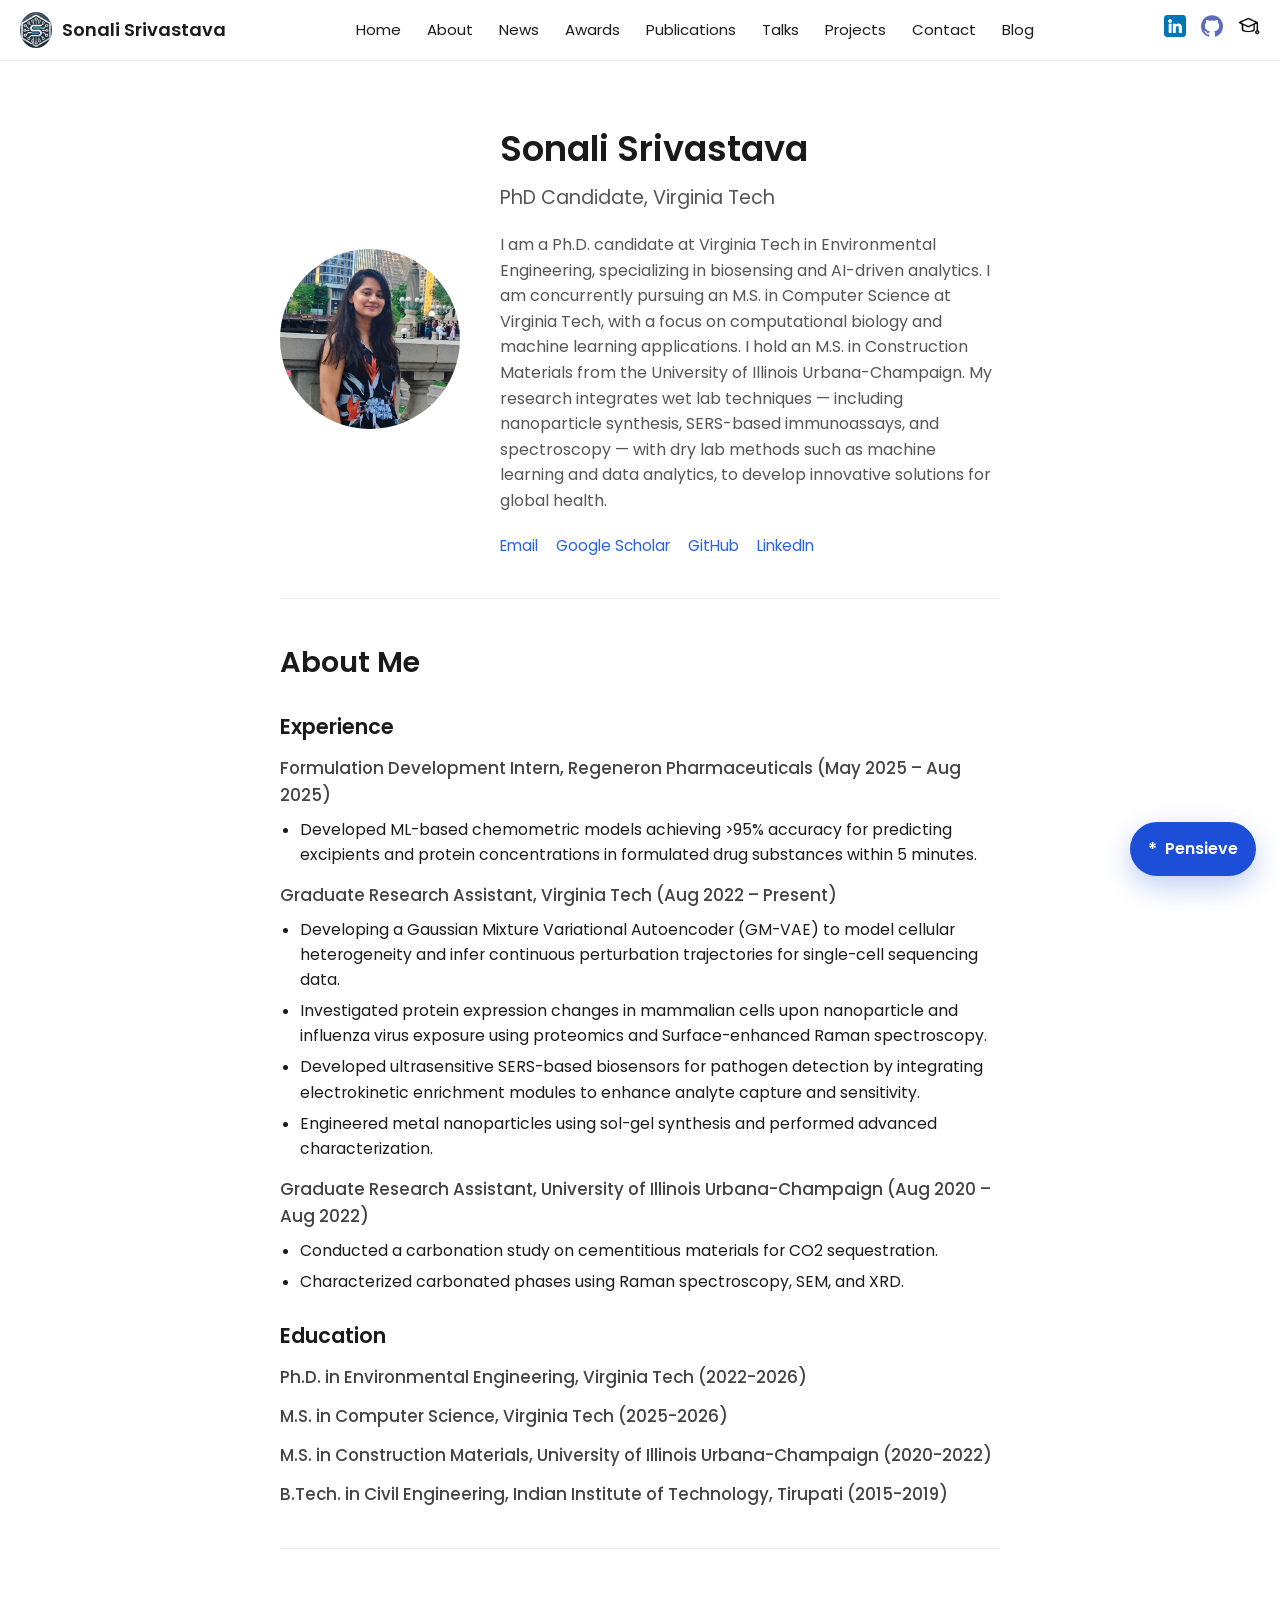
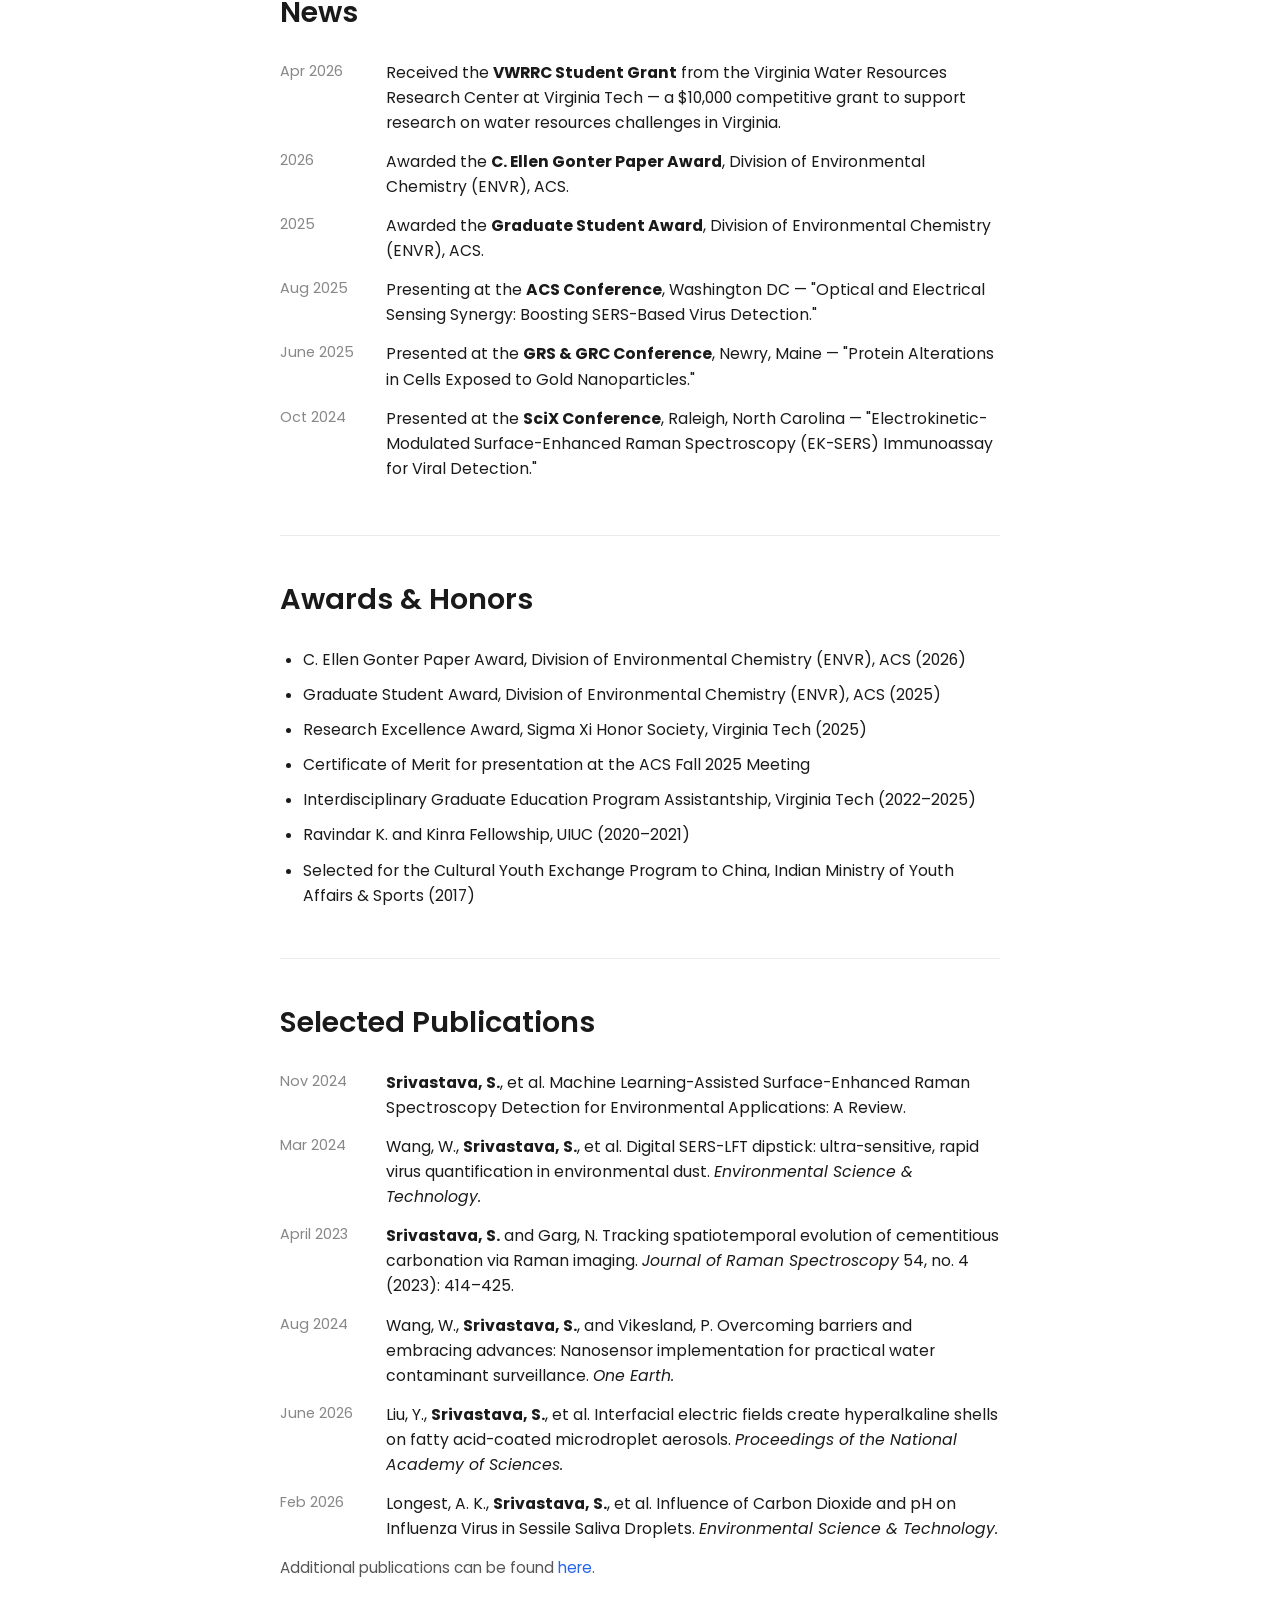
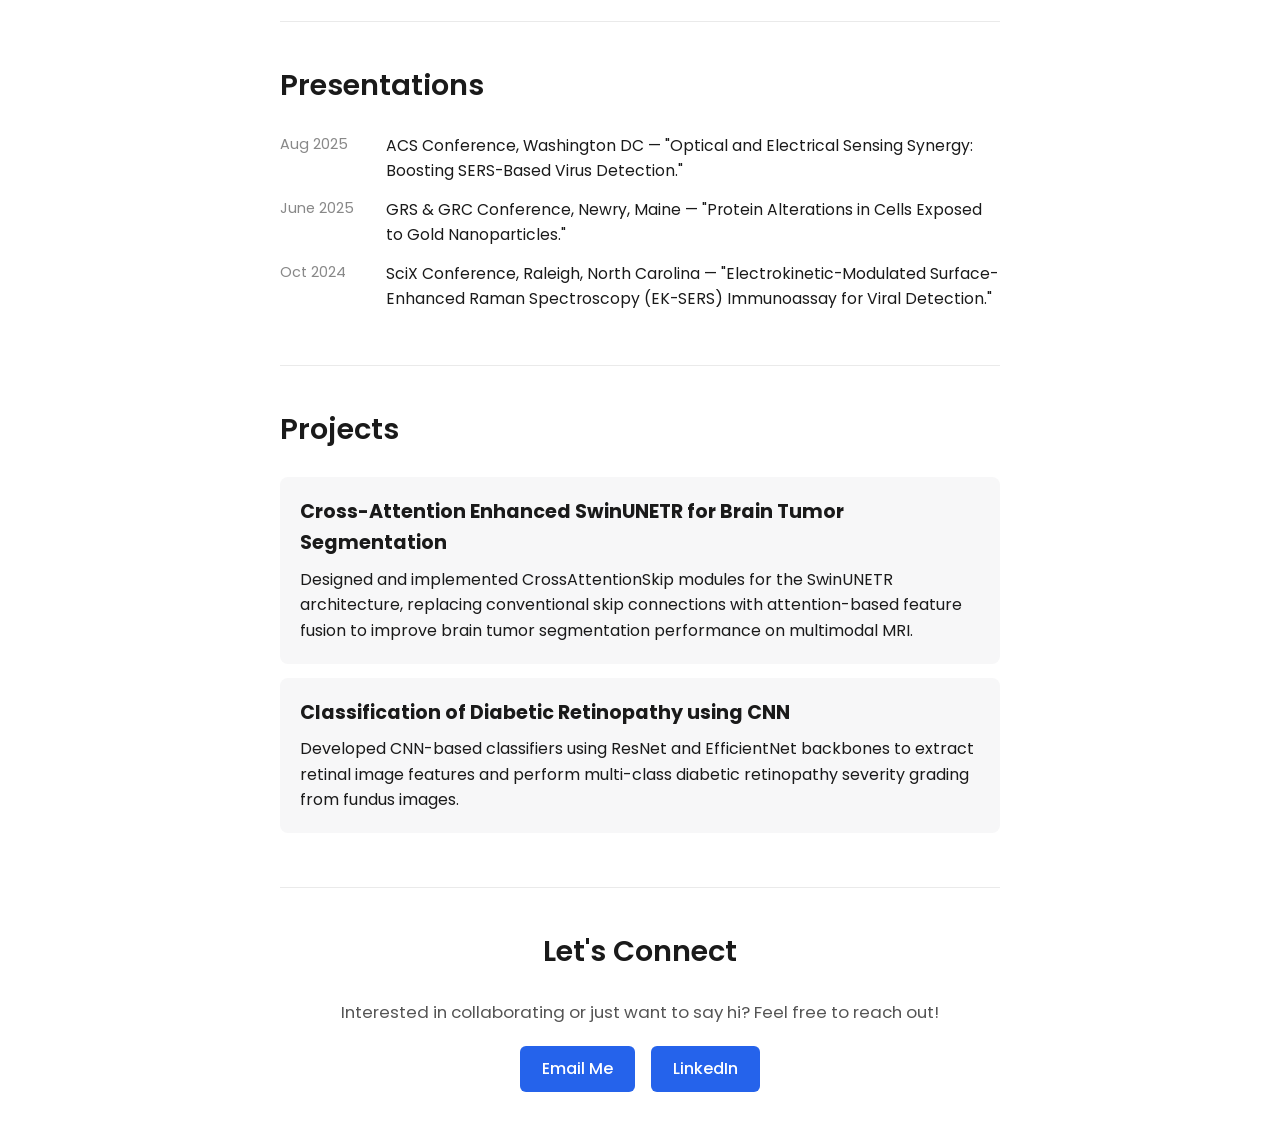
==== index.html @ e85b2de3 "Expand Pensieve answers and publications" ====
<!DOCTYPE html>
<html lang="en">
<head>
    <meta charset="UTF-8" />
    <meta name="viewport" content="width=device-width, initial-scale=1.0" />
    <meta name="description" content="Portfolio website for Sonali Srivastava, a Creative Machine Learning Scientist with extensive experience across multidisciplinary fields." />
    <title>Sonali Srivastava</title>
    <link rel="stylesheet" href="style.css" />
    <link rel="preconnect" href="https://fonts.googleapis.com" />
    <link rel="preconnect" href="https://fonts.gstatic.com" crossorigin />
    <link href="https://fonts.googleapis.com/css2?family=Poppins:wght@300;400;500;600;700&display=swap" rel="stylesheet" />
</head>
<body>

<header>
    <nav class="navbar">
        <div class="left">
            <img src="logo.JPG" alt="Logo" class="logo" />
            Sonali Srivastava
        </div>
        <div class="center">
            <ul>
                <li><a href="#home">Home</a></li>
                <li><a href="#about">About</a></li>
                <li><a href="#news">News</a></li>
                <li><a href="#awards">Awards</a></li>
                <li><a href="#publications">Publications</a></li>
                <li><a href="#talks">Talks</a></li>
                <li><a href="#projects">Projects</a></li>
                <li><a href="#contact">Contact</a></li>
                <li><a href="https://seri1610.github.io/Website-Sonali/blog.html">Blog</a></li>
            </ul>
        </div>
        <div class="right">
            <a href="https://www.linkedin.com/in/sonalisrivastava1610/" target="_blank">
                <img src="linkedin.png" alt="LinkedIn" class="icon" />
            </a>
            <a href="https://github.com/Seri1610" target="_blank">
                <img src="github.png" alt="GitHub" class="icon" />
            </a>
            <a href="https://scholar.google.com/citations?user=JXGMY98AAAAJ&hl=en" target="_blank">
                <img src="scholar.png" alt="Google Scholar" class="icon" />
            </a>
        </div>
    </nav>
</header>

<main>
    <section id="home" class="firstSection">
        <div class="profile-photo">
            <img src="Sonali-image.jpg" alt="Sonali Srivastava" />
        </div>
        <div class="profile-info">
            <h1>Sonali Srivastava</h1>
            <p class="title-line">PhD Candidate, Virginia Tech</p>
            <p class="intro-text">I am a Ph.D. candidate at Virginia Tech in Environmental Engineering, specializing in biosensing and AI-driven analytics. I am concurrently pursuing an M.S. in Computer Science at Virginia Tech, with a focus on computational biology and machine learning applications. I hold an M.S. in Construction Materials from the University of Illinois Urbana-Champaign. My research integrates wet lab techniques — including nanoparticle synthesis, SERS-based immunoassays, and spectroscopy — with dry lab methods such as machine learning and data analytics, to develop innovative solutions for global health.</p>
            <div class="profile-links">
                <a href="mailto:sonalis3@vt.edu">Email</a>
                <a href="https://scholar.google.com/citations?user=JXGMY98AAAAJ&hl=en" target="_blank">Google Scholar</a>
                <a href="https://github.com/Seri1610" target="_blank">GitHub</a>
                <a href="https://www.linkedin.com/in/sonalisrivastava1610/" target="_blank">LinkedIn</a>
            </div>
        </div>
    </section>

    <section id="about" class="aboutSection">
        <h1>About Me</h1>

        <h2>Experience</h2>
        <h3>Formulation Development Intern, Regeneron Pharmaceuticals (May 2025 – Aug 2025)</h3>
        <ul>
            <li>Developed ML-based chemometric models achieving &gt;95% accuracy for predicting excipients and protein concentrations in formulated drug substances within 5 minutes.</li>
        </ul>
        <h3>Graduate Research Assistant, Virginia Tech (Aug 2022 – Present)</h3>
        <ul>
            <li>Developing a Gaussian Mixture Variational Autoencoder (GM-VAE) to model cellular heterogeneity and infer continuous perturbation trajectories for single-cell sequencing data.</li>
            <li>Investigated protein expression changes in mammalian cells upon nanoparticle and influenza virus exposure using proteomics and Surface-enhanced Raman spectroscopy.</li>
            <li>Developed ultrasensitive SERS-based biosensors for pathogen detection by integrating electrokinetic enrichment modules to enhance analyte capture and sensitivity.</li>
            <li>Engineered metal nanoparticles using sol-gel synthesis and performed advanced characterization.</li>
        </ul>
        <h3>Graduate Research Assistant, University of Illinois Urbana-Champaign (Aug 2020 – Aug 2022)</h3>
        <ul>
            <li>Conducted a carbonation study on cementitious materials for CO2 sequestration.</li>
            <li>Characterized carbonated phases using Raman spectroscopy, SEM, and XRD.</li>
        </ul>
        <h2>Education</h2>
        <h3>Ph.D. in Environmental Engineering, Virginia Tech (2022-2026)</h3>
        <h3>M.S. in Computer Science, Virginia Tech (2025-2026)</h3>
        <h3>M.S. in Construction Materials, University of Illinois Urbana-Champaign (2020-2022)</h3>
        <h3>B.Tech. in Civil Engineering, Indian Institute of Technology, Tirupati (2015-2019)</h3>
    </section>

    <section id="news" class="news-section">
        <h1>News</h1>
        <ul class="news-list">
            <li>
                <span class="news-date">Apr 2026</span>
                <span class="news-text">Received the <strong>VWRRC Student Grant</strong> from the Virginia Water Resources Research Center at Virginia Tech — a $10,000 competitive grant to support research on water resources challenges in Virginia.</span>
            </li>
            <li>
                <span class="news-date">2026</span>
                <span class="news-text">Awarded the <strong>C. Ellen Gonter Paper Award</strong>, Division of Environmental Chemistry (ENVR), ACS.</span>
            </li>
            <li>
                <span class="news-date">2025</span>
                <span class="news-text">Awarded the <strong>Graduate Student Award</strong>, Division of Environmental Chemistry (ENVR), ACS.</span>
            </li>
            <li>
                <span class="news-date">Aug 2025</span>
                <span class="news-text">Presenting at the <strong>ACS Conference</strong>, Washington DC — "Optical and Electrical Sensing Synergy: Boosting SERS-Based Virus Detection."</span>
            </li>
            <li>
                <span class="news-date">June 2025</span>
                <span class="news-text">Presented at the <strong>GRS & GRC Conference</strong>, Newry, Maine — "Protein Alterations in Cells Exposed to Gold Nanoparticles."</span>
            </li>
            <li>
                <span class="news-date">Oct 2024</span>
                <span class="news-text">Presented at the <strong>SciX Conference</strong>, Raleigh, North Carolina — "Electrokinetic-Modulated Surface-Enhanced Raman Spectroscopy (EK-SERS) Immunoassay for Viral Detection."</span>
            </li>
        </ul>
    </section>

    <section id="awards" class="awards-section">
        <h1>Awards & Honors</h1>
        <ul class="awards-list">
            <li>C. Ellen Gonter Paper Award, Division of Environmental Chemistry (ENVR), ACS (2026)</li>
            <li>Graduate Student Award, Division of Environmental Chemistry (ENVR), ACS (2025)</li>
            <li>Research Excellence Award, Sigma Xi Honor Society, Virginia Tech (2025)</li>
            <li>Certificate of Merit for presentation at the ACS Fall 2025 Meeting</li>
            <li>Interdisciplinary Graduate Education Program Assistantship, Virginia Tech (2022–2025)</li>
            <li>Ravindar K. and Kinra Fellowship, UIUC (2020–2021)</li>
            <li>Selected for the Cultural Youth Exchange Program to China, Indian Ministry of Youth Affairs & Sports (2017)</li>
        </ul>
    </section>

    <section id="publications" class="publications-section">
        <h1>Selected Publications</h1>
        <ul class="publications-list">
            <li>
                <span class="pub-date">Nov 2024</span>
                <span class="pub-text"><a href="https://pubs.acs.org/esthag/article/58/47/20830/153043" target="_blank" rel="noopener"><strong>Srivastava, S.</strong>, et al. Machine Learning-Assisted Surface-Enhanced Raman Spectroscopy Detection for Environmental Applications: A Review.</a></span>
            </li>
            <li>
                <span class="pub-date">Mar 2024</span>
                <span class="pub-text"><a href="https://pmc.ncbi.nlm.nih.gov/articles/PMC10956432/" target="_blank" rel="noopener">Wang, W., <strong>Srivastava, S.</strong>, et al. Digital SERS-LFT dipstick: ultra-sensitive, rapid virus quantification in environmental dust. <em>Environmental Science & Technology.</em></a></span>
            </li>
            <li>
                <span class="pub-date">April 2023</span>
                <span class="pub-text"><a href="https://analyticalsciencejournals.onlinelibrary.wiley.com/doi/abs/10.1002/jrs.6483" target="_blank" rel="noopener"><strong>Srivastava, S.</strong> and Garg, N. Tracking spatiotemporal evolution of cementitious carbonation via Raman imaging. <em>Journal of Raman Spectroscopy</em> 54, no. 4 (2023): 414–425.</a></span>
            </li>
            <li>
                <span class="pub-date">Aug 2024</span>
                <span class="pub-text"><a href="https://www.cell.com/one-earth/abstract/S2590-3322(24)00331-2" target="_blank" rel="noopener">Wang, W., <strong>Srivastava, S.</strong>, and Vikesland, P. Overcoming barriers and embracing advances: Nanosensor implementation for practical water contaminant surveillance. <em>One Earth.</em></a></span>
            </li>
            <li>
                <span class="pub-date">June 2026</span>
                <span class="pub-text"><a href="https://www.pnas.org/doi/full/10.1073/pnas.2604717123" target="_blank" rel="noopener">Liu, Y., <strong>Srivastava, S.</strong>, et al. Interfacial electric fields create hyperalkaline shells on fatty acid-coated microdroplet aerosols. <em>Proceedings of the National Academy of Sciences.</em></a></span>
            </li>
            <li>
                <span class="pub-date">Feb 2026</span>
                <span class="pub-text"><a href="https://pmc.ncbi.nlm.nih.gov/articles/PMC12980841/" target="_blank" rel="noopener">Longest, A. K., <strong>Srivastava, S.</strong>, et al. Influence of Carbon Dioxide and pH on Influenza Virus in Sessile Saliva Droplets. <em>Environmental Science & Technology.</em></a></span>
            </li>
        </ul>
        <p class="more-pubs">Additional publications can be found <a href="https://scholar.google.co.in/citations?user=JXGMY98AAAAJ&hl=en" target="_blank">here</a>.</p>
    </section>

    <section id="talks" class="talks-section">
        <h1>Presentations</h1>
        <ul class="talks-list">
            <li>
                <span class="talk-date">Aug 2025</span>
                <span class="talk-text">ACS Conference, Washington DC — "Optical and Electrical Sensing Synergy: Boosting SERS-Based Virus Detection."</span>
            </li>
            <li>
                <span class="talk-date">June 2025</span>
                <span class="talk-text">GRS & GRC Conference, Newry, Maine — "Protein Alterations in Cells Exposed to Gold Nanoparticles."</span>
            </li>
            <li>
                <span class="talk-date">Oct 2024</span>
                <span class="talk-text">SciX Conference, Raleigh, North Carolina — "Electrokinetic-Modulated Surface-Enhanced Raman Spectroscopy (EK-SERS) Immunoassay for Viral Detection."</span>
            </li>
        </ul>
    </section>

    <section id="projects" class="section">
        <h1>Projects</h1>
        <div class="project">
            <h2>Cross-Attention Enhanced SwinUNETR for Brain Tumor Segmentation</h2>
            <p>Designed and implemented CrossAttentionSkip modules for the SwinUNETR architecture, replacing conventional skip connections with attention-based feature fusion to improve brain tumor segmentation performance on multimodal MRI.</p>
        </div>
        <div class="project">
            <h2>Classification of Diabetic Retinopathy using CNN</h2>
            <p>Developed CNN-based classifiers using ResNet and EfficientNet backbones to extract retinal image features and perform multi-class diabetic retinopathy severity grading from fundus images.</p>
        </div>
    </section>

    <section id="contact" class="connect-section">
        <h1>Let's Connect</h1>
        <p>Interested in collaborating or just want to say hi? Feel free to reach out!</p>
        <div class="connect-links">
            <a href="mailto:sonalis3@vt.edu" class="connect-button">Email Me</a>
            <a href="https://www.linkedin.com/in/sonalisrivastava1610/" class="connect-button" target="_blank">LinkedIn</a>
        </div>
    </section>


</main>

<aside class="chat-widget" aria-label="Pensieve assistant">
    <button class="chat-launcher" id="chat-launcher" type="button" aria-expanded="false" aria-controls="chat-panel">
        <span class="chat-launcher-mark" aria-hidden="true">*</span>
        <span>Pensieve</span>
    </button>

    <section class="chat-panel" id="chat-panel" hidden>
        <div class="chat-header">
            <div>
                <p class="chat-eyebrow">Portfolio assistant</p>
                <h2>Pensieve</h2>
            </div>
            <button class="chat-close" id="chat-close" type="button" aria-label="Close chat">&times;</button>
        </div>
        <div class="chat-messages" id="chat-messages" aria-live="polite">
            <div class="chat-message assistant-message">Hi! Ask me about Sonali's research, education, publications, or projects.</div>
        </div>
        <div class="chat-suggestions" aria-label="Suggested questions">
            <button type="button" data-question="What does Sonali research?">Research</button>
            <button type="button" data-question="What has Sonali published?">Publications</button>
            <button type="button" data-question="Tell me about Sonali's projects.">Projects</button>
        </div>
        <form class="chat-form" id="chat-form">
            <label class="sr-only" for="chat-input">Ask Pensieve a question</label>
            <input id="chat-input" name="question" type="text" placeholder="Ask a question..." autocomplete="off" required />
            <button type="submit" aria-label="Send question">Send</button>
        </form>
        <p class="chat-note">Answers are based on this portfolio.</p>
    </section>
</aside>

<script src="script.js"></script>

</body>
</html>
---- style.css ----
/* General Reset */
* {
  margin: 0;
  padding: 0;
  box-sizing: border-box;
}

body {
  background-color: #ffffff;
  color: #1a1a1a;
  font-family: "Poppins", sans-serif;
  line-height: 1.6;
}

main {
  max-width: 760px;
  margin: 0 auto;
  padding: 0 20px;
}

section {
  padding: 40px 0;
  border-bottom: 1px solid #eaeaea;
}

section h1 {
  font-size: 1.8rem;
  font-weight: 600;
  margin-bottom: 25px;
}

/* Navbar Styling */
.navbar {
  display: flex;
  justify-content: space-between;
  align-items: center;
  background-color: #ffffff;
  border-bottom: 1px solid #eaeaea;
  padding: 12px 20px;
  position: sticky;
  top: 0;
  z-index: 10;
}

.navbar .left {
  font-size: 18px;
  font-weight: 600;
}

.navbar .center ul {
  display: flex;
  gap: 18px;
  list-style: none;
  flex-wrap: wrap;
}

.navbar .center ul li a {
  text-decoration: none;
  color: #1a1a1a;
  font-size: 15px;
  padding: 5px 4px;
  transition: color 0.3s ease;
}

.navbar .center ul li a:hover {
  color: #2563eb;
}

.navbar .right {
  display: flex;
  gap: 15px;
}

.navbar .right .icon {
  width: 22px;
  height: 22px;
  transition: transform 0.3s ease;
}

.navbar .right .icon:hover {
  transform: scale(1.1);
}

.left {
  display: flex;
  align-items: center;
  gap: 10px;
}

.logo {
  height: 36px;
  width: auto;
  border-radius: 50%;
}

/* Home / Hero Section */
.firstSection {
  display: flex;
  align-items: center;
  gap: 40px;
  text-align: left;
  padding: 60px 0 40px;
  border-bottom: 1px solid #eaeaea;
}

.profile-photo {
  flex: 0 0 auto;
}

.profile-photo {
  width: 180px;
  height: 180px;
  border-radius: 50%;
  overflow: hidden;
}

.profile-photo img {
  width: 130%;
  height: 130%;
  object-fit: cover;
  object-position: center 25%;
  margin: -15%;
}

.profile-info {
  flex: 1;
}

.firstSection h1 {
  font-size: 2.2rem;
  font-weight: 600;
  margin-bottom: 6px;
}

.title-line {
  font-size: 1.2rem;
  color: #555;
  margin-bottom: 18px;
}

.intro-text {
  font-size: 1rem;
  color: #555;
  max-width: 540px;
  margin: 0 0 20px;
}

.profile-links {
  display: flex;
  gap: 18px;
}

.profile-links a {
  color: #2563eb;
  text-decoration: none;
  font-size: 0.95rem;
}

.profile-links a:hover {
  text-decoration: underline;
}

.blue {
  color: #2563eb;
}

/* About Section Styling */
.aboutSection h1 {
  text-align: left;
}

.aboutSection h2 {
  margin-top: 25px;
  font-size: 1.3rem;
  font-weight: 600;
}

.aboutSection h3 {
  font-size: 1.05rem;
  color: #444;
  margin-top: 12px;
  font-weight: 500;
}

.aboutSection p {
  font-size: 1rem;
  margin-bottom: 15px;
}

.aboutSection ul {
  margin: 8px 0 15px 20px;
  list-style-type: disc;
}

.aboutSection ul li {
  font-size: 0.98rem;
  margin-bottom: 6px;
}

/* News / Awards / Publications / Talks — shared dated-list style */
.news-list,
.awards-list,
.publications-list,
.talks-list {
}

.news-list li,
.publications-list li,
.talks-list li {
  display: flex;
  gap: 16px;
  margin-bottom: 14px;
  font-size: 0.98rem;
}

.news-date,
.pub-date,
.talk-date {
  flex: 0 0 90px;
  color: #888;
  font-size: 0.9rem;
  white-space: nowrap;
}

.news-text,
.pub-text,
.talk-text {
  flex: 1;
}

/* Blog */
.blog-post {
  border-left: 3px solid #2563eb;
  padding-left: 24px;
}

.blog-post-header {
  margin-bottom: 24px;
}

.blog-kicker {
  color: #2563eb;
  font-size: 0.85rem;
  font-weight: 600;
  letter-spacing: 0.04em;
  margin-bottom: 6px;
  text-transform: uppercase;
}

.blog-post h2 {
  font-size: 1.65rem;
  line-height: 1.3;
  margin-bottom: 8px;
}

.blog-meta {
  color: #888;
  font-size: 0.9rem;
}

.blog-content {
  color: #444;
  font-family: Georgia, "Times New Roman", serif;
  font-size: 1.08rem;
  line-height: 1.85;
}

.blog-content p {
  margin-bottom: 18px;
}

.blog-content p:last-child {
  color: #1a1a1a;
  font-family: "Poppins", sans-serif;
  font-size: 1rem;
  font-weight: 500;
  line-height: 1.6;
  margin-bottom: 0;
}

.awards-list {
  margin-left: 5px;
}

.awards-list li {
  list-style: disc;
  margin-left: 18px;
  margin-bottom: 10px;
  font-size: 0.98rem;
}

.more-pubs {
  margin-top: 15px;
  font-size: 0.95rem;
  color: #555;
}

.more-pubs a {
  color: #2563eb;
  text-decoration: none;
}

.more-pubs a:hover {
  text-decoration: underline;
}

.pub-text a {
  color: inherit;
  text-decoration: none;
}

.pub-text a:hover {
  color: #2563eb;
  text-decoration: underline;
}

/* Project Section */
.project {
  background: #f7f7f8;
  padding: 20px;
  margin: 14px 0;
  border-radius: 8px;
}

.project h2 {
  font-size: 1.2rem;
  margin-bottom: 8px;
}

/* Contact Section */
.connect-section {
  text-align: center;
  border-bottom: none;
}

.connect-section h1 {
  text-align: center;
}

.connect-section p {
  font-size: 1.05rem;
  color: #555;
  margin-bottom: 20px;
}

.connect-links {
  display: flex;
  justify-content: center;
  gap: 16px;
}

.connect-button {
  background: #2563eb;
  color: #ffffff;
  padding: 10px 22px;
  font-size: 1rem;
  font-weight: 500;
  text-decoration: none;
  border-radius: 6px;
  transition: background 0.3s ease;
}

.connect-button:hover {
  background: #1d4ed8;
}

/* Portfolio assistant */
.chat-widget {
  position: fixed;
  right: 24px;
  bottom: 24px;
  z-index: 20;
  font-family: "Poppins", sans-serif;
}

.chat-launcher,
.chat-form button {
  border: 0;
  background: #1d4ed8;
  color: #ffffff;
  cursor: pointer;
  font: inherit;
  font-weight: 600;
}

.chat-launcher {
  align-items: center;
  border-radius: 999px;
  box-shadow: 0 10px 28px rgba(29, 78, 216, 0.28);
  display: flex;
  gap: 8px;
  padding: 13px 18px;
  transition: transform 0.2s ease, background 0.2s ease;
}

.chat-launcher:hover,
.chat-form button:hover {
  background: #163da8;
}

.chat-launcher:hover {
  transform: translateY(-2px);
}

.chat-launcher-mark {
  font-size: 1.1rem;
}

.chat-panel {
  background: #ffffff;
  border: 1px solid #dbe3f2;
  border-radius: 14px;
  bottom: 64px;
  box-shadow: 0 18px 50px rgba(24, 45, 83, 0.2);
  display: flex;
  flex-direction: column;
  height: min(560px, calc(100vh - 110px));
  overflow: hidden;
  position: absolute;
  right: 0;
  width: min(370px, calc(100vw - 32px));
}

.chat-panel[hidden] {
  display: none;
}

.chat-header {
  align-items: center;
  background: #172554;
  color: #ffffff;
  display: flex;
  justify-content: space-between;
  padding: 18px 20px;
}

.chat-eyebrow {
  color: #bfdbfe;
  font-size: 0.68rem;
  letter-spacing: 0.1em;
  margin: 0 0 2px;
  text-transform: uppercase;
}

.chat-header h2 {
  font-size: 1.2rem;
  margin: 0;
}

.chat-close {
  background: transparent;
  border: 0;
  color: #ffffff;
  cursor: pointer;
  font-size: 1.6rem;
  line-height: 1;
}

.chat-messages {
  background: #f8fafc;
  display: flex;
  flex: 1;
  flex-direction: column;
  gap: 10px;
  overflow-y: auto;
  padding: 18px;
}

.chat-message {
  border-radius: 12px;
  font-size: 0.84rem;
  max-width: 88%;
  padding: 10px 12px;
  white-space: pre-line;
}

.assistant-message {
  align-self: flex-start;
  background: #e6efff;
  color: #1e3a8a;
}

.user-message {
  align-self: flex-end;
  background: #1d4ed8;
  color: #ffffff;
}

.chat-suggestions {
  display: flex;
  gap: 6px;
  overflow-x: auto;
  padding: 10px 14px 2px;
}

.chat-suggestions button {
  background: #ffffff;
  border: 1px solid #cbd5e1;
  border-radius: 999px;
  color: #1d4ed8;
  cursor: pointer;
  font: inherit;
  font-size: 0.7rem;
  padding: 6px 9px;
  white-space: nowrap;
}

.chat-form {
  display: flex;
  gap: 8px;
  padding: 10px 14px 6px;
}

.chat-form input {
  border: 1px solid #cbd5e1;
  border-radius: 8px;
  flex: 1;
  font: inherit;
  font-size: 0.82rem;
  min-width: 0;
  padding: 9px 10px;
}

.chat-form button {
  border-radius: 8px;
  padding: 0 12px;
}

.chat-note {
  color: #64748b;
  font-size: 0.68rem;
  margin: 0;
  padding: 0 14px 12px;
  text-align: center;
}

.sr-only {
  height: 1px;
  margin: -1px;
  overflow: hidden;
  position: absolute;
  width: 1px;
  clip: rect(0, 0, 0, 0);
}

/* Smooth Scrolling */
html {
  scroll-behavior: smooth;
}

@media (max-width: 600px) {
  .navbar {
    flex-direction: column;
    gap: 10px;
  }

  .navbar .center ul {
    justify-content: center;
  }

  .firstSection {
    flex-direction: column;
    text-align: center;
  }

  .profile-links {
    justify-content: center;
  }

  .news-list li,
  .publications-list li,
  .talks-list li {
    flex-direction: column;
    gap: 4px;
  }

  .blog-post {
    padding-left: 16px;
  }

  .blog-post h2 {
    font-size: 1.4rem;
  }

  .blog-content {
    font-size: 1rem;
  }

  .chat-widget {
    bottom: 16px;
    right: 16px;
  }

  .chat-panel {
    bottom: 60px;
  }
}
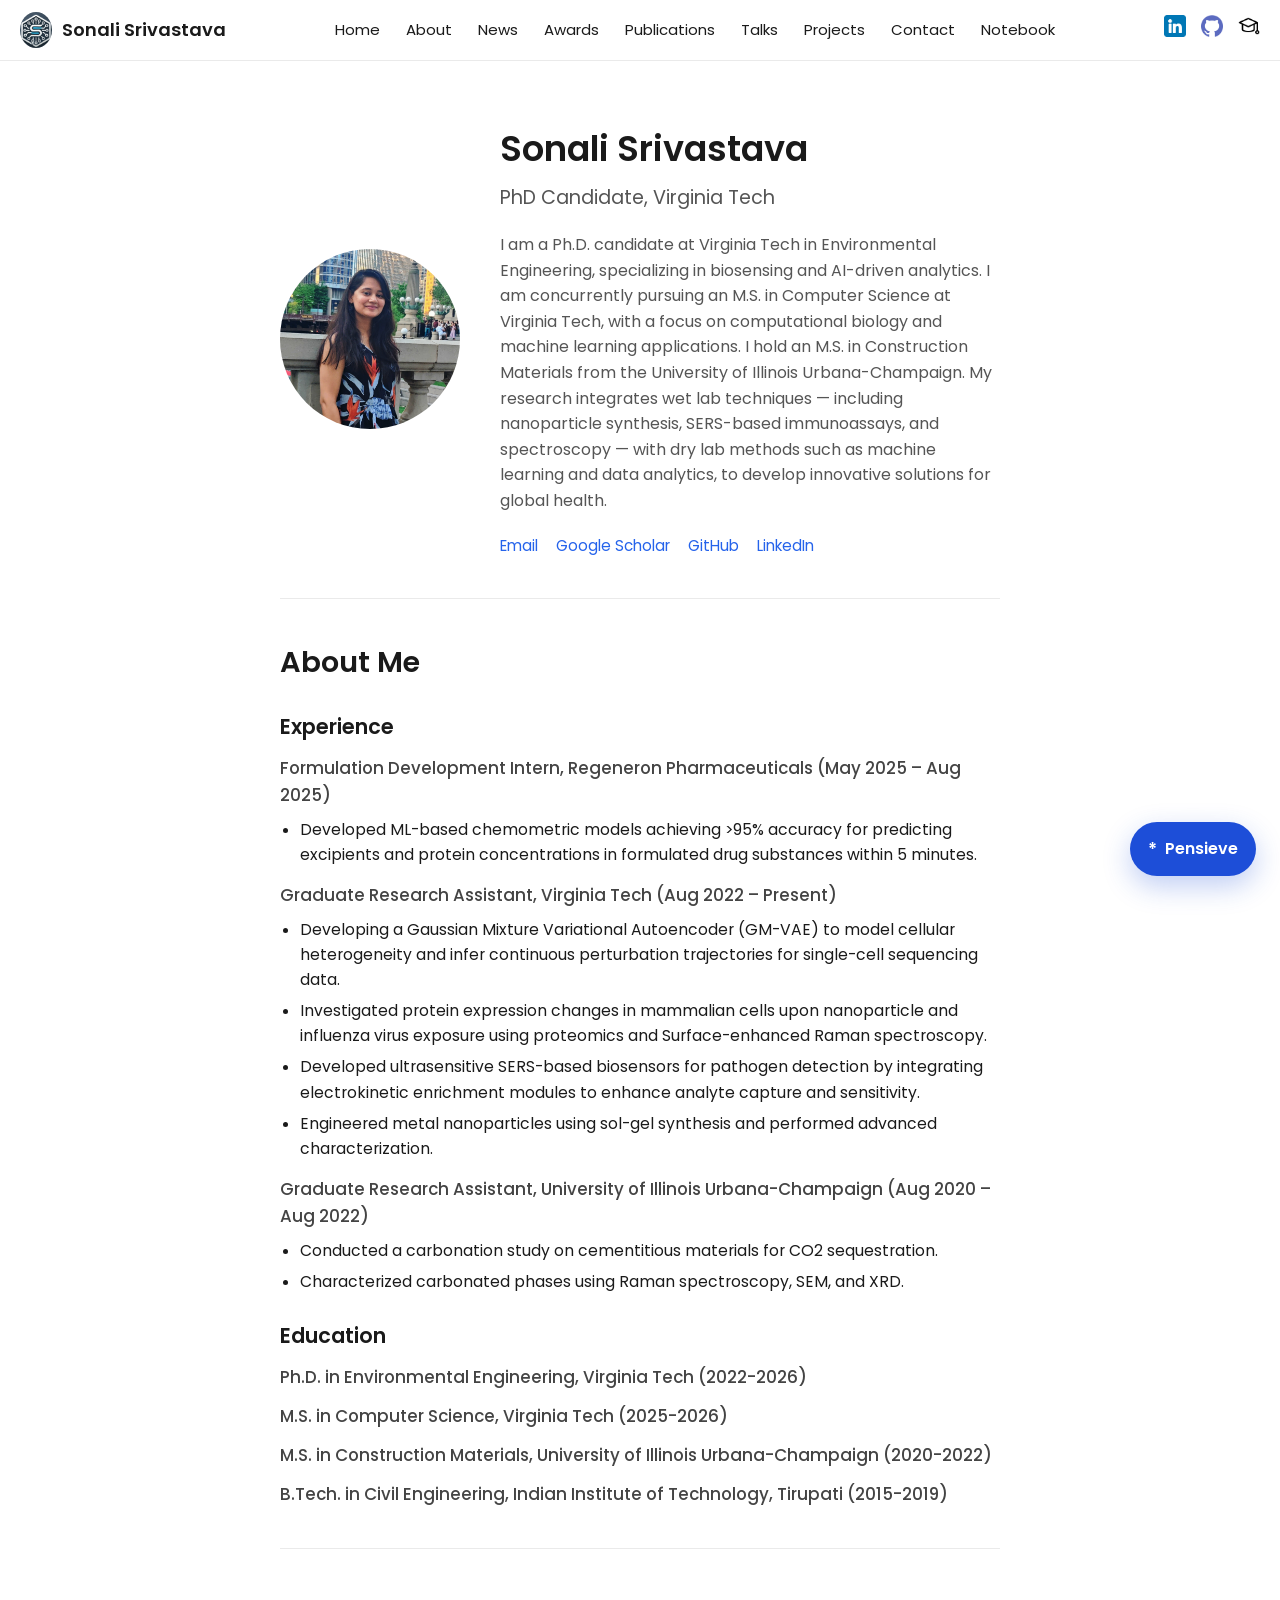
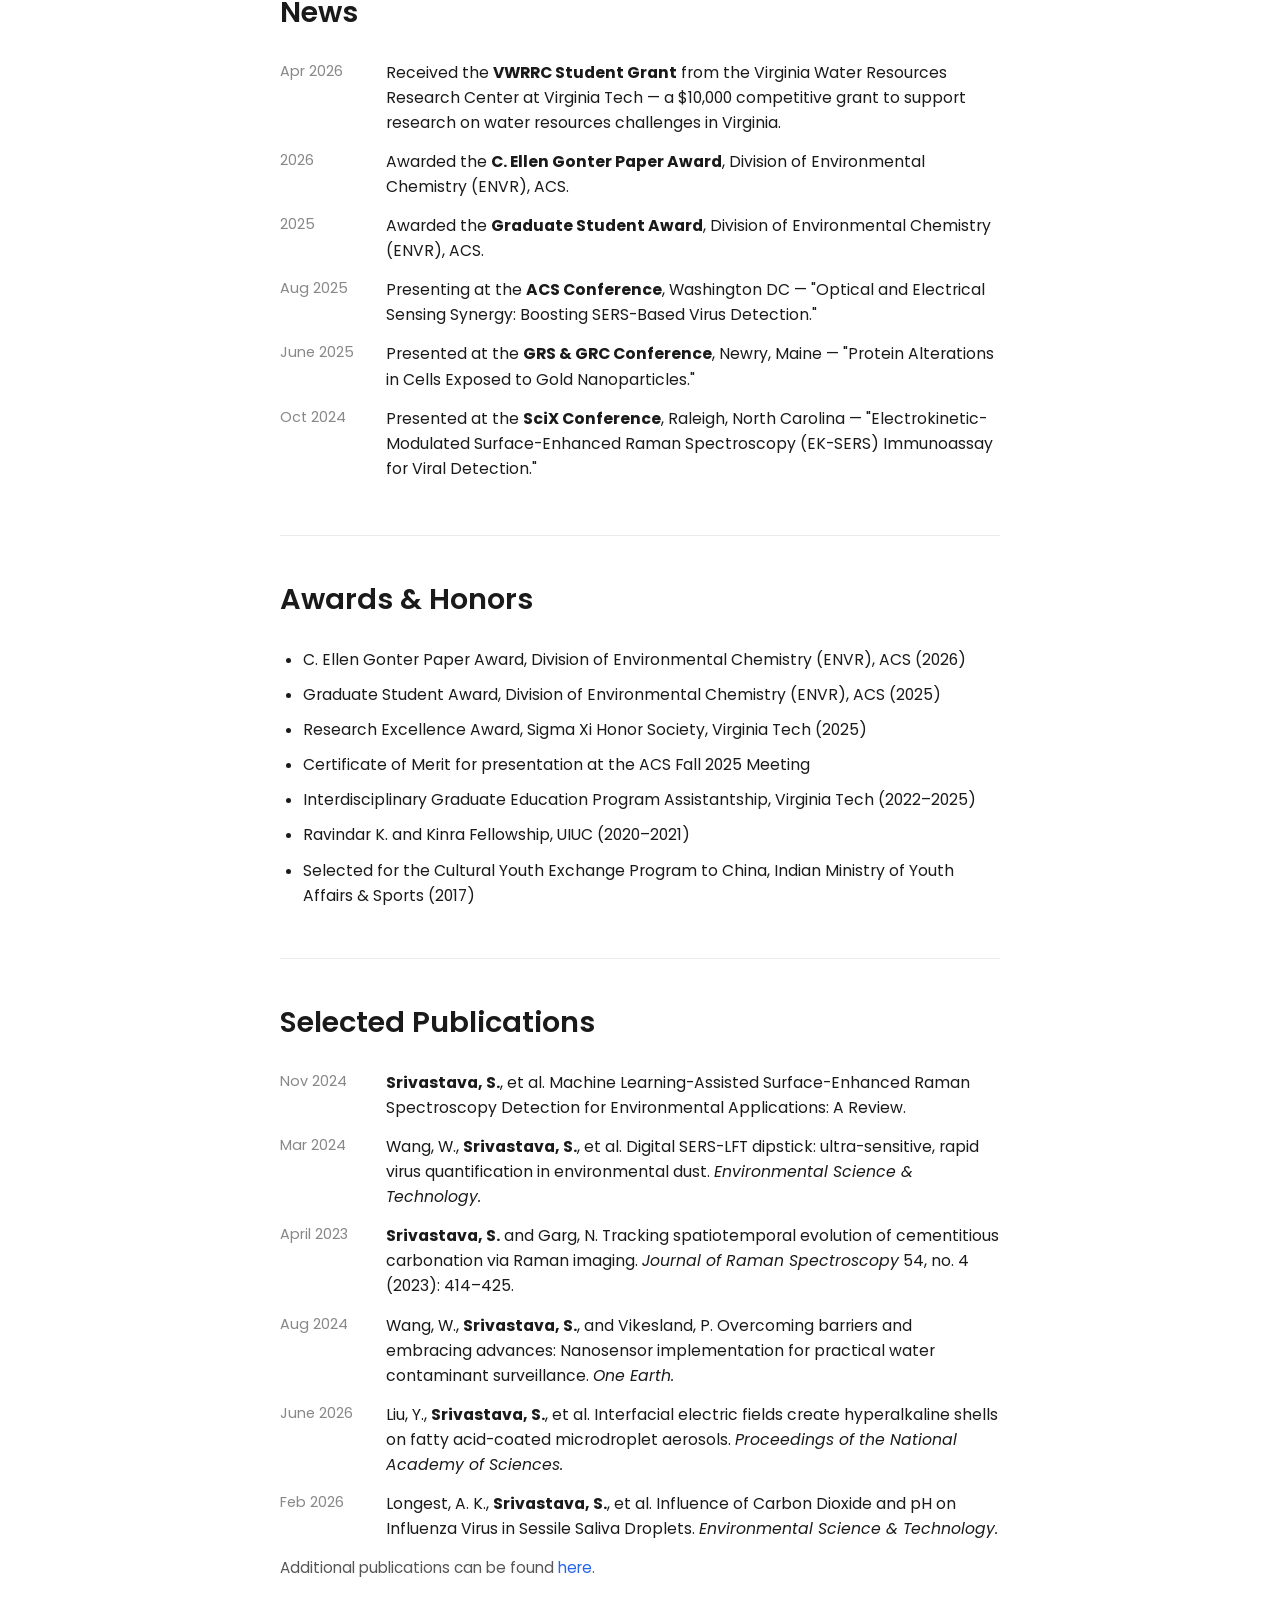
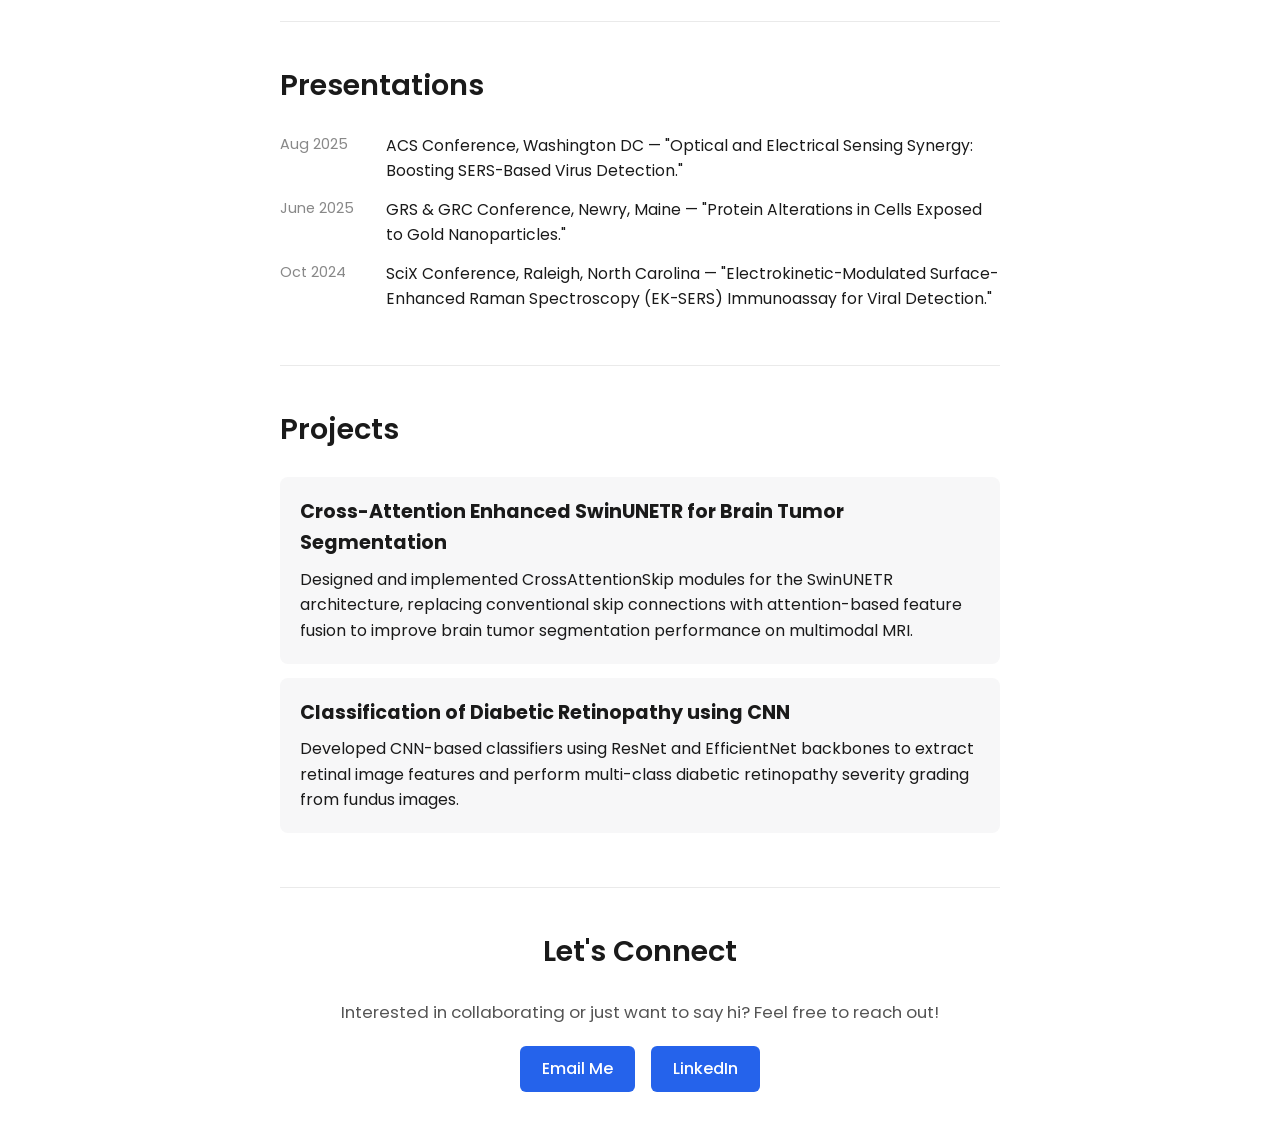
==== commit e0cc2f0b: "Rename blog to notebook" ====
--- a/index.html
+++ b/index.html
@@ -28,7 +28,7 @@
                 <li><a href="#talks">Talks</a></li>
                 <li><a href="#projects">Projects</a></li>
                 <li><a href="#contact">Contact</a></li>
-                <li><a href="https://seri1610.github.io/Website-Sonali/blog.html">Blog</a></li>
+                <li><a href="https://seri1610.github.io/Website-Sonali/blog.html">Notebook</a></li>
             </ul>
         </div>
         <div class="right">
@@ -226,7 +226,7 @@
         <div class="chat-suggestions" aria-label="Suggested questions">
             <button type="button" data-question="What does Sonali research?">Research</button>
             <button type="button" data-question="What has Sonali published?">Publications</button>
-            <button type="button" data-question="Tell me about Sonali's projects.">Projects</button>
+            <button type="button" data-question="What does Sonali do for fun?">Hobbies</button>
         </div>
         <form class="chat-form" id="chat-form">
             <label class="sr-only" for="chat-input">Ask Pensieve a question</label>
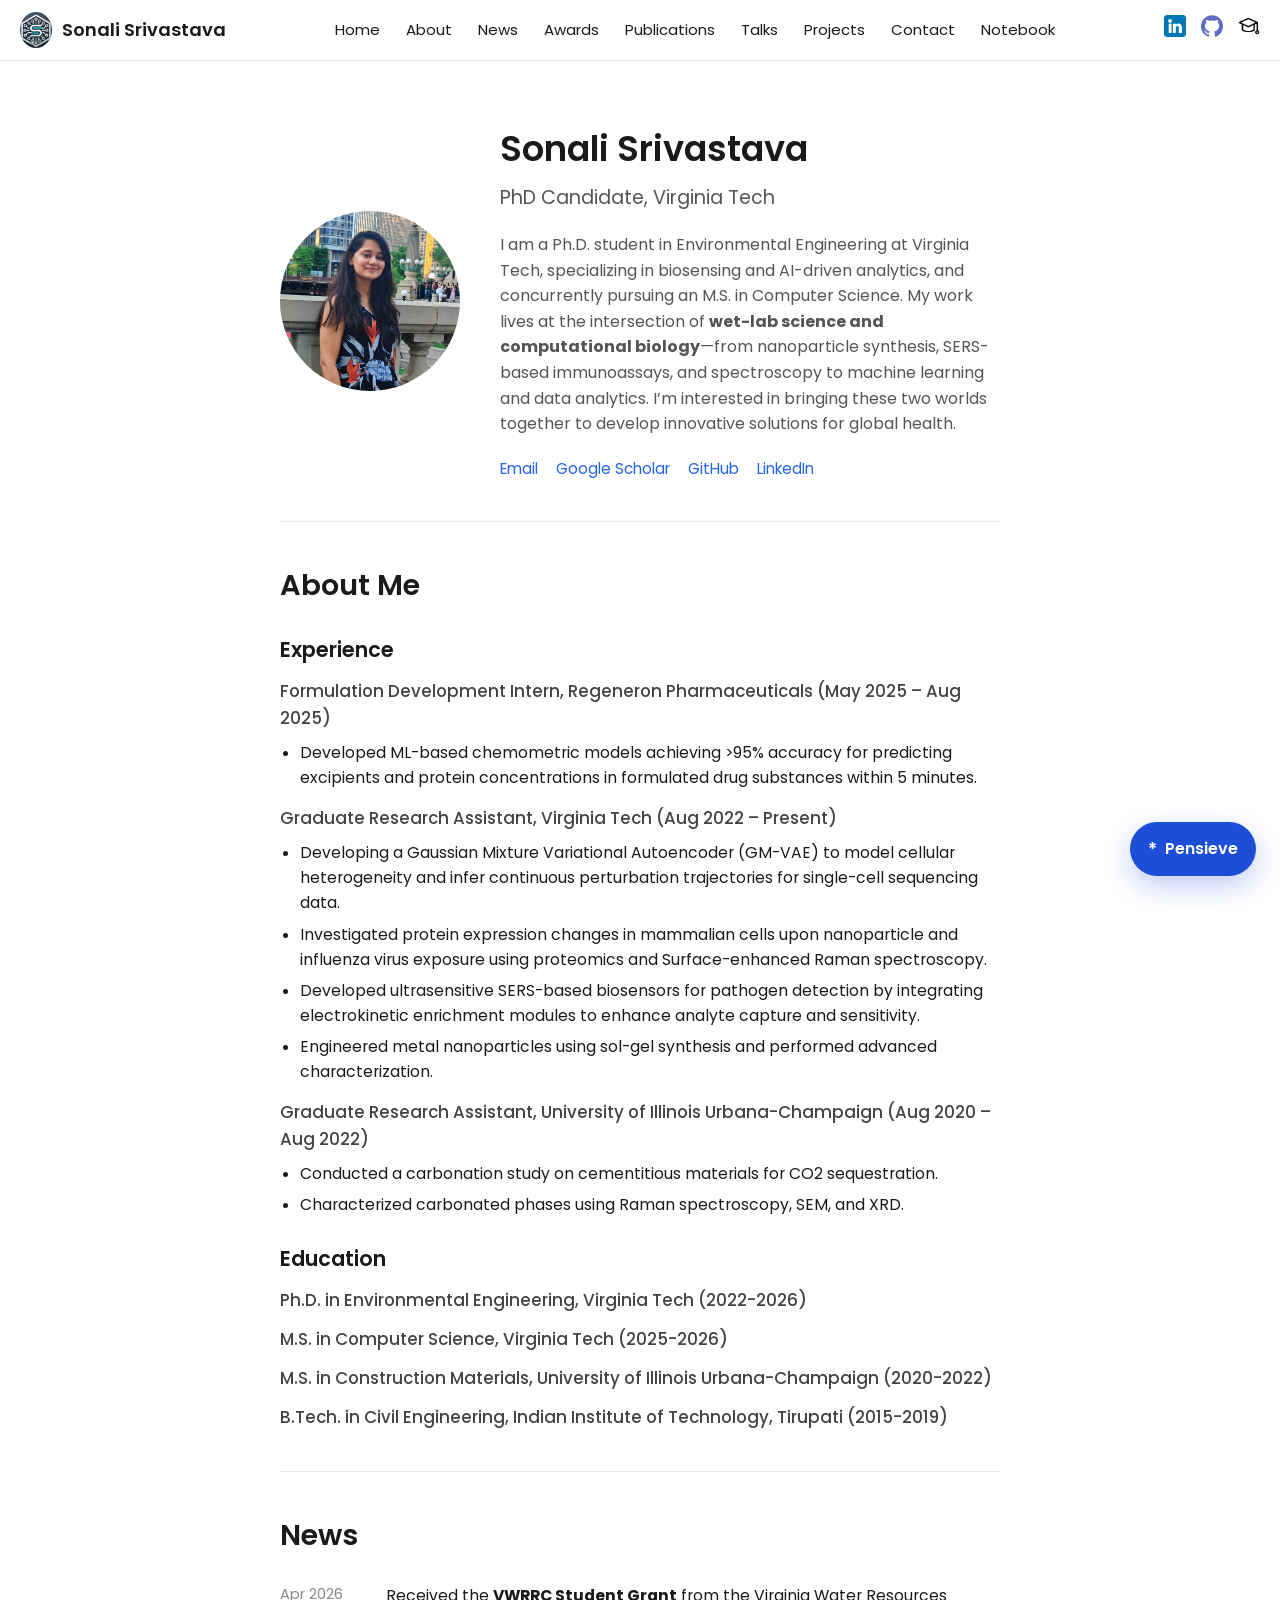
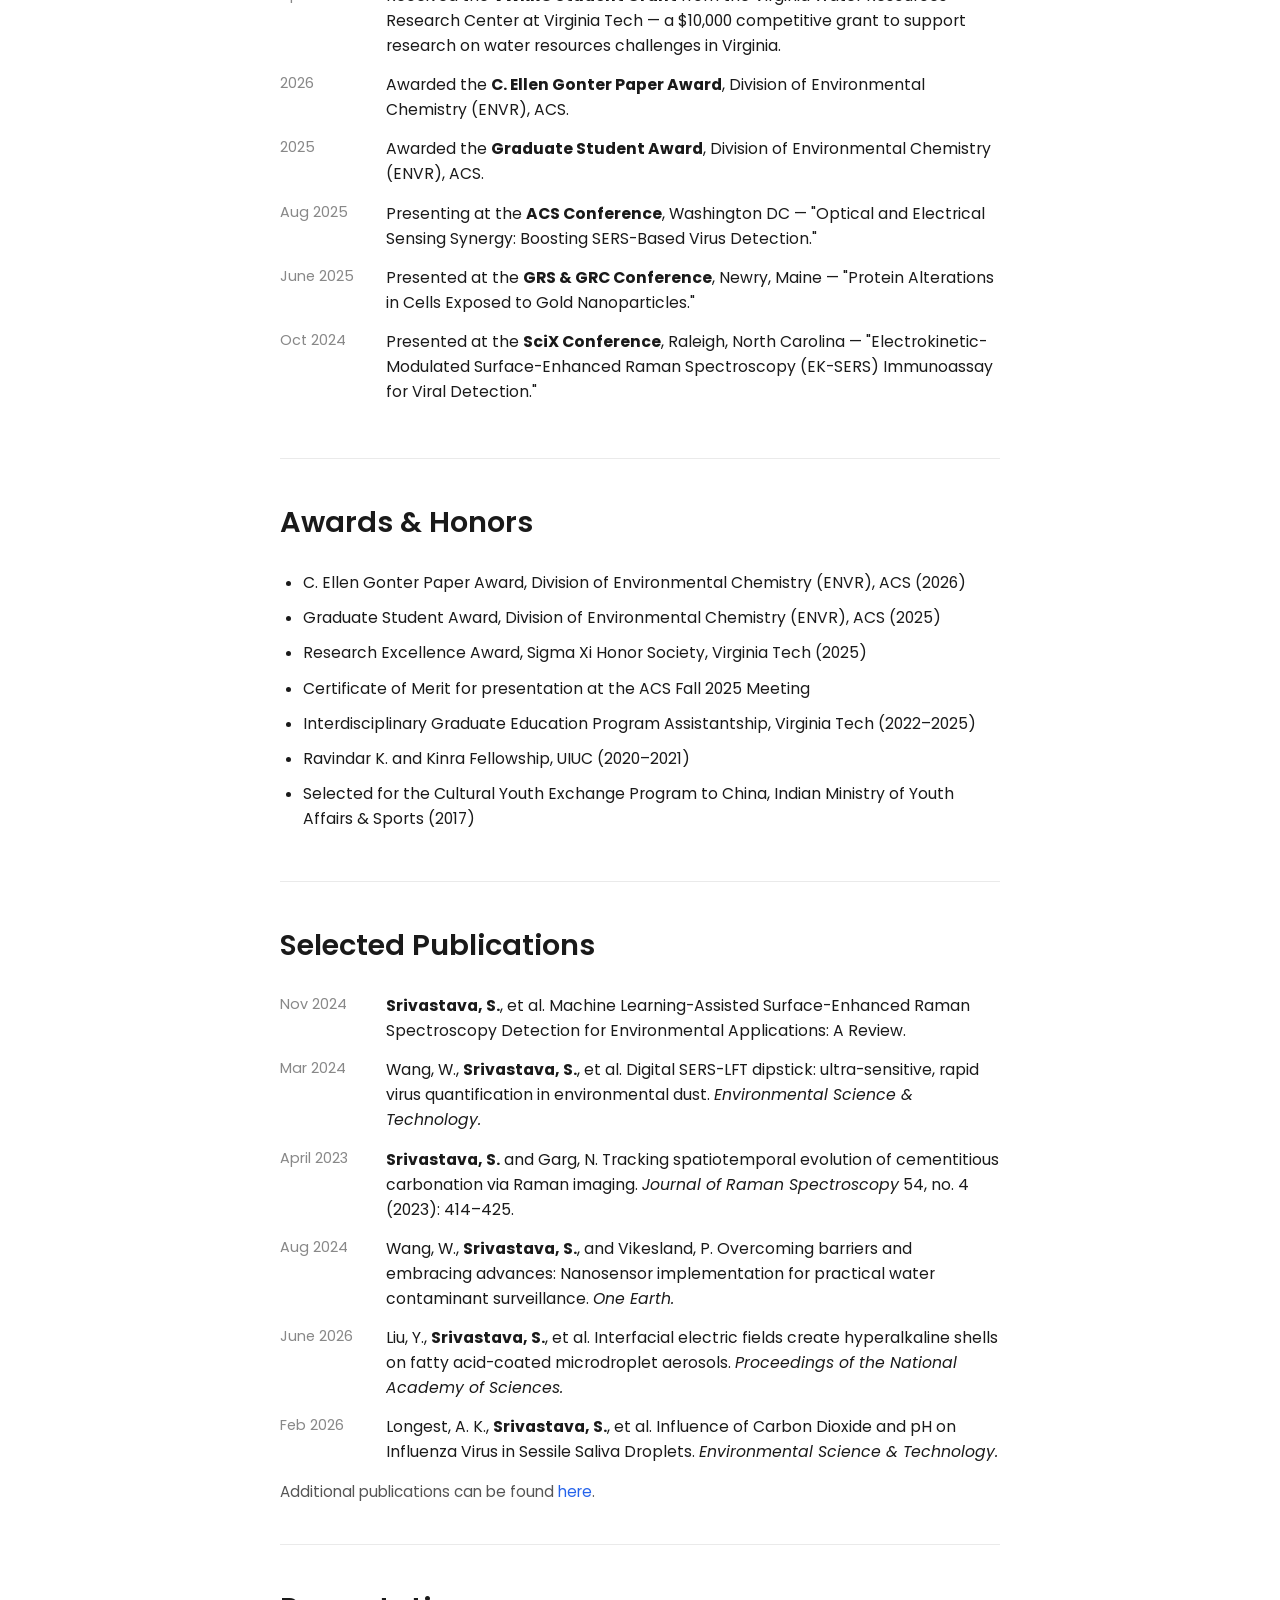
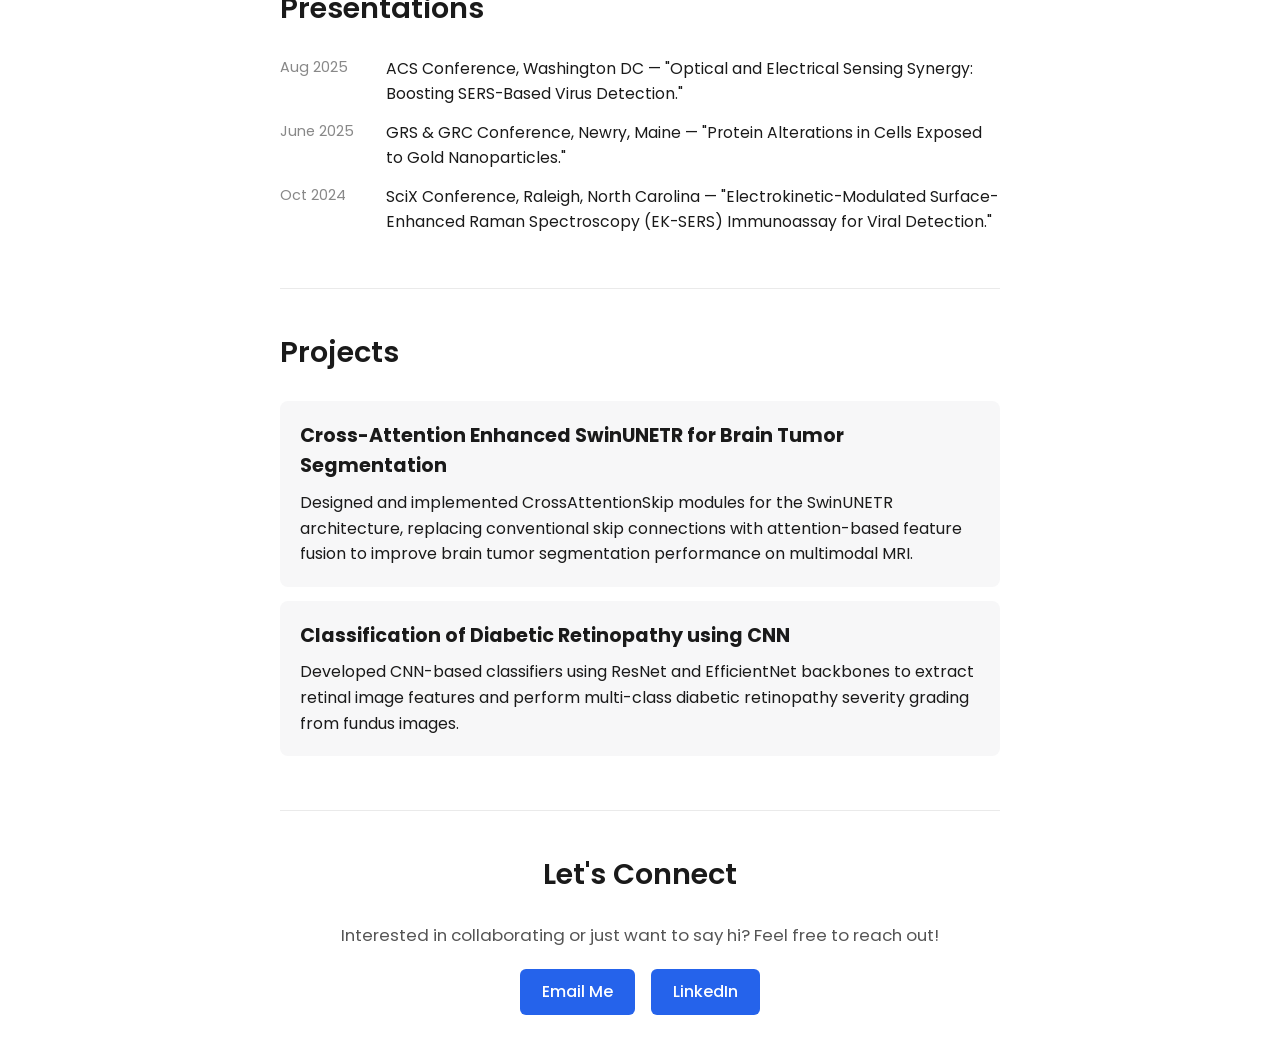
==== commit 8b44adb1: "Rewrite homepage introduction" ====
--- a/index.html
+++ b/index.html
@@ -53,7 +53,7 @@
         <div class="profile-info">
             <h1>Sonali Srivastava</h1>
             <p class="title-line">PhD Candidate, Virginia Tech</p>
-            <p class="intro-text">I am a Ph.D. candidate at Virginia Tech in Environmental Engineering, specializing in biosensing and AI-driven analytics. I am concurrently pursuing an M.S. in Computer Science at Virginia Tech, with a focus on computational biology and machine learning applications. I hold an M.S. in Construction Materials from the University of Illinois Urbana-Champaign. My research integrates wet lab techniques — including nanoparticle synthesis, SERS-based immunoassays, and spectroscopy — with dry lab methods such as machine learning and data analytics, to develop innovative solutions for global health.</p>
+            <p class="intro-text">I am a Ph.D. student in Environmental Engineering at Virginia Tech, specializing in biosensing and AI-driven analytics, and concurrently pursuing an M.S. in Computer Science. My work lives at the intersection of <strong>wet-lab science and computational biology</strong>—from nanoparticle synthesis, SERS-based immunoassays, and spectroscopy to machine learning and data analytics. I’m interested in bringing these two worlds together to develop innovative solutions for global health.</p>
             <div class="profile-links">
                 <a href="mailto:sonalis3@vt.edu">Email</a>
                 <a href="https://scholar.google.com/citations?user=JXGMY98AAAAJ&hl=en" target="_blank">Google Scholar</a>
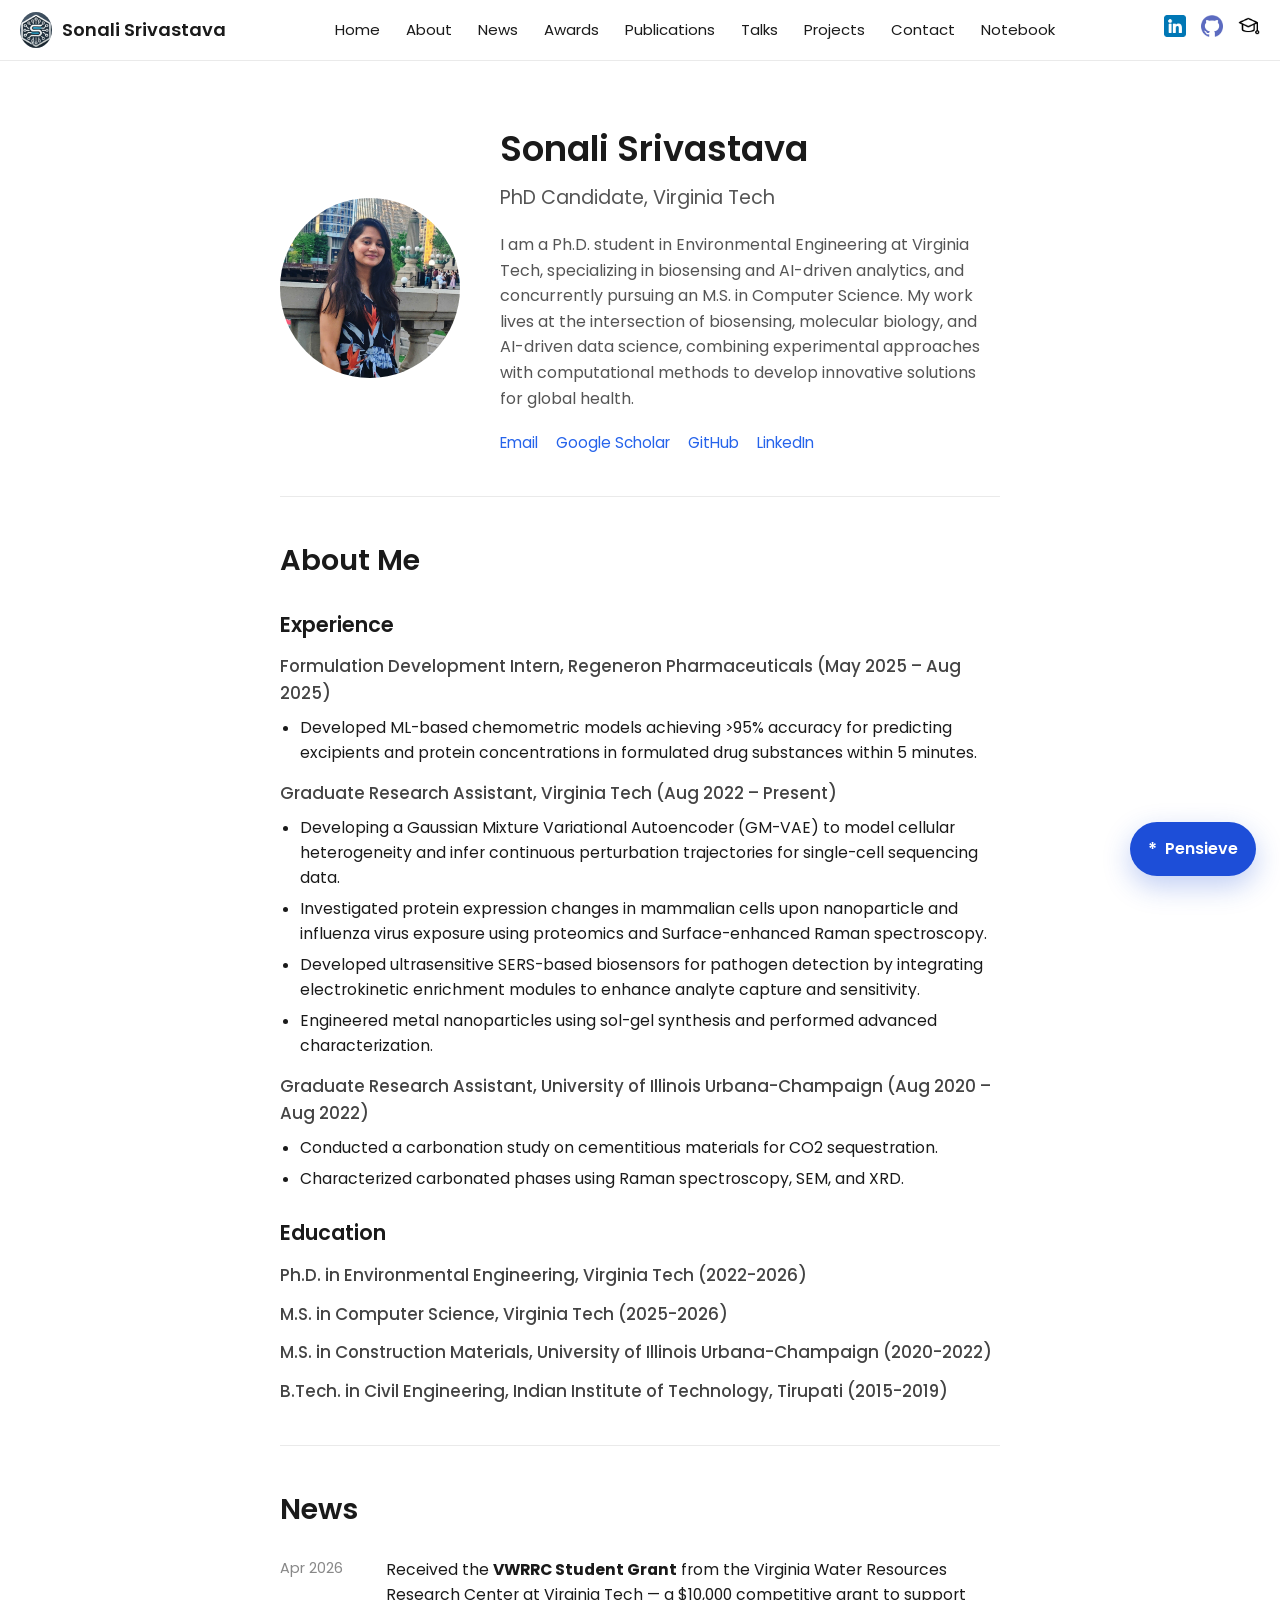
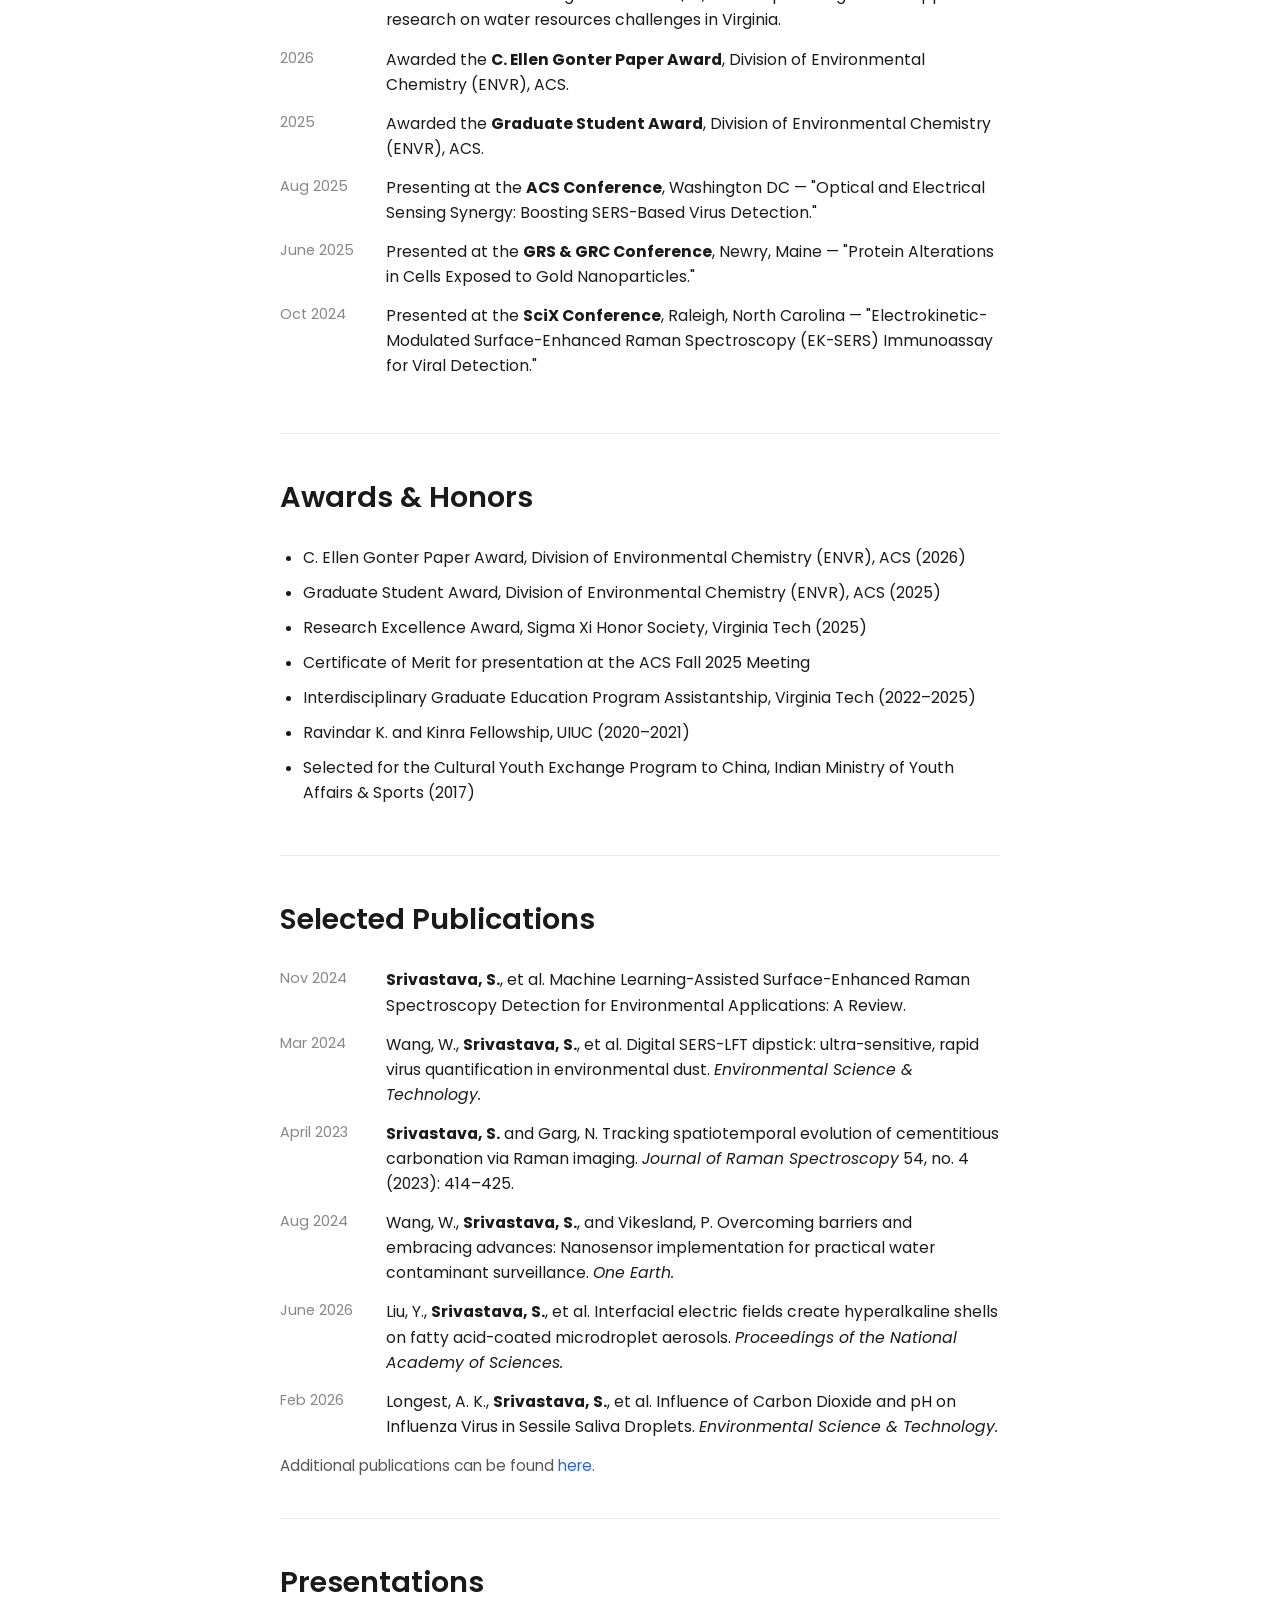
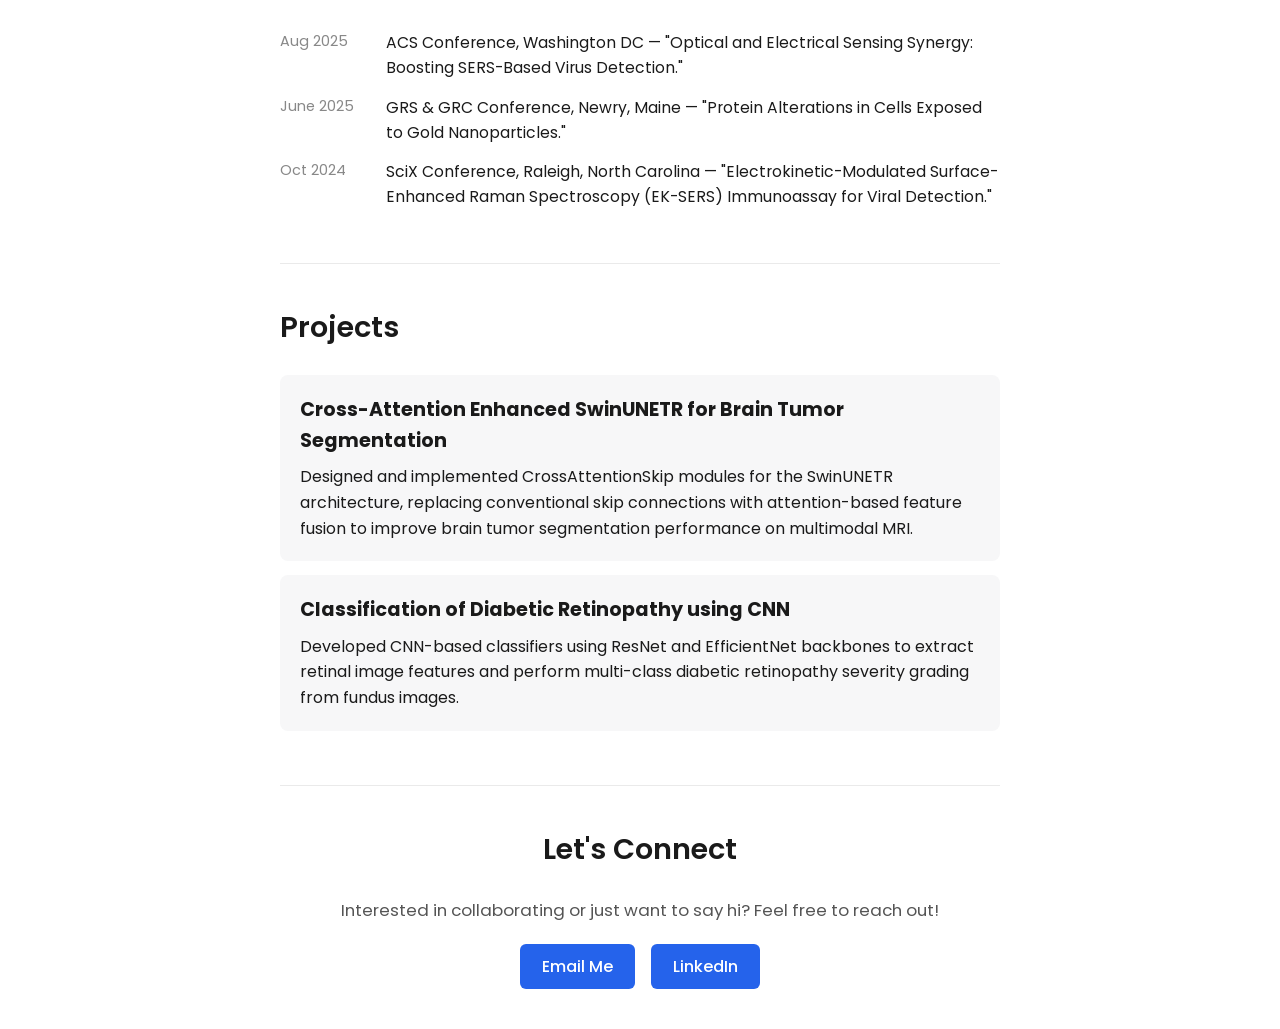
==== commit a25b43d4: "Refine homepage research description" ====
--- a/index.html
+++ b/index.html
@@ -53,7 +53,7 @@
         <div class="profile-info">
             <h1>Sonali Srivastava</h1>
             <p class="title-line">PhD Candidate, Virginia Tech</p>
-            <p class="intro-text">I am a Ph.D. student in Environmental Engineering at Virginia Tech, specializing in biosensing and AI-driven analytics, and concurrently pursuing an M.S. in Computer Science. My work lives at the intersection of <strong>wet-lab science and computational biology</strong>—from nanoparticle synthesis, SERS-based immunoassays, and spectroscopy to machine learning and data analytics. I’m interested in bringing these two worlds together to develop innovative solutions for global health.</p>
+            <p class="intro-text">I am a Ph.D. student in Environmental Engineering at Virginia Tech, specializing in biosensing and AI-driven analytics, and concurrently pursuing an M.S. in Computer Science. My work lives at the intersection of biosensing, molecular biology, and AI-driven data science, combining experimental approaches with computational methods to develop innovative solutions for global health.</p>
             <div class="profile-links">
                 <a href="mailto:sonalis3@vt.edu">Email</a>
                 <a href="https://scholar.google.com/citations?user=JXGMY98AAAAJ&hl=en" target="_blank">Google Scholar</a>
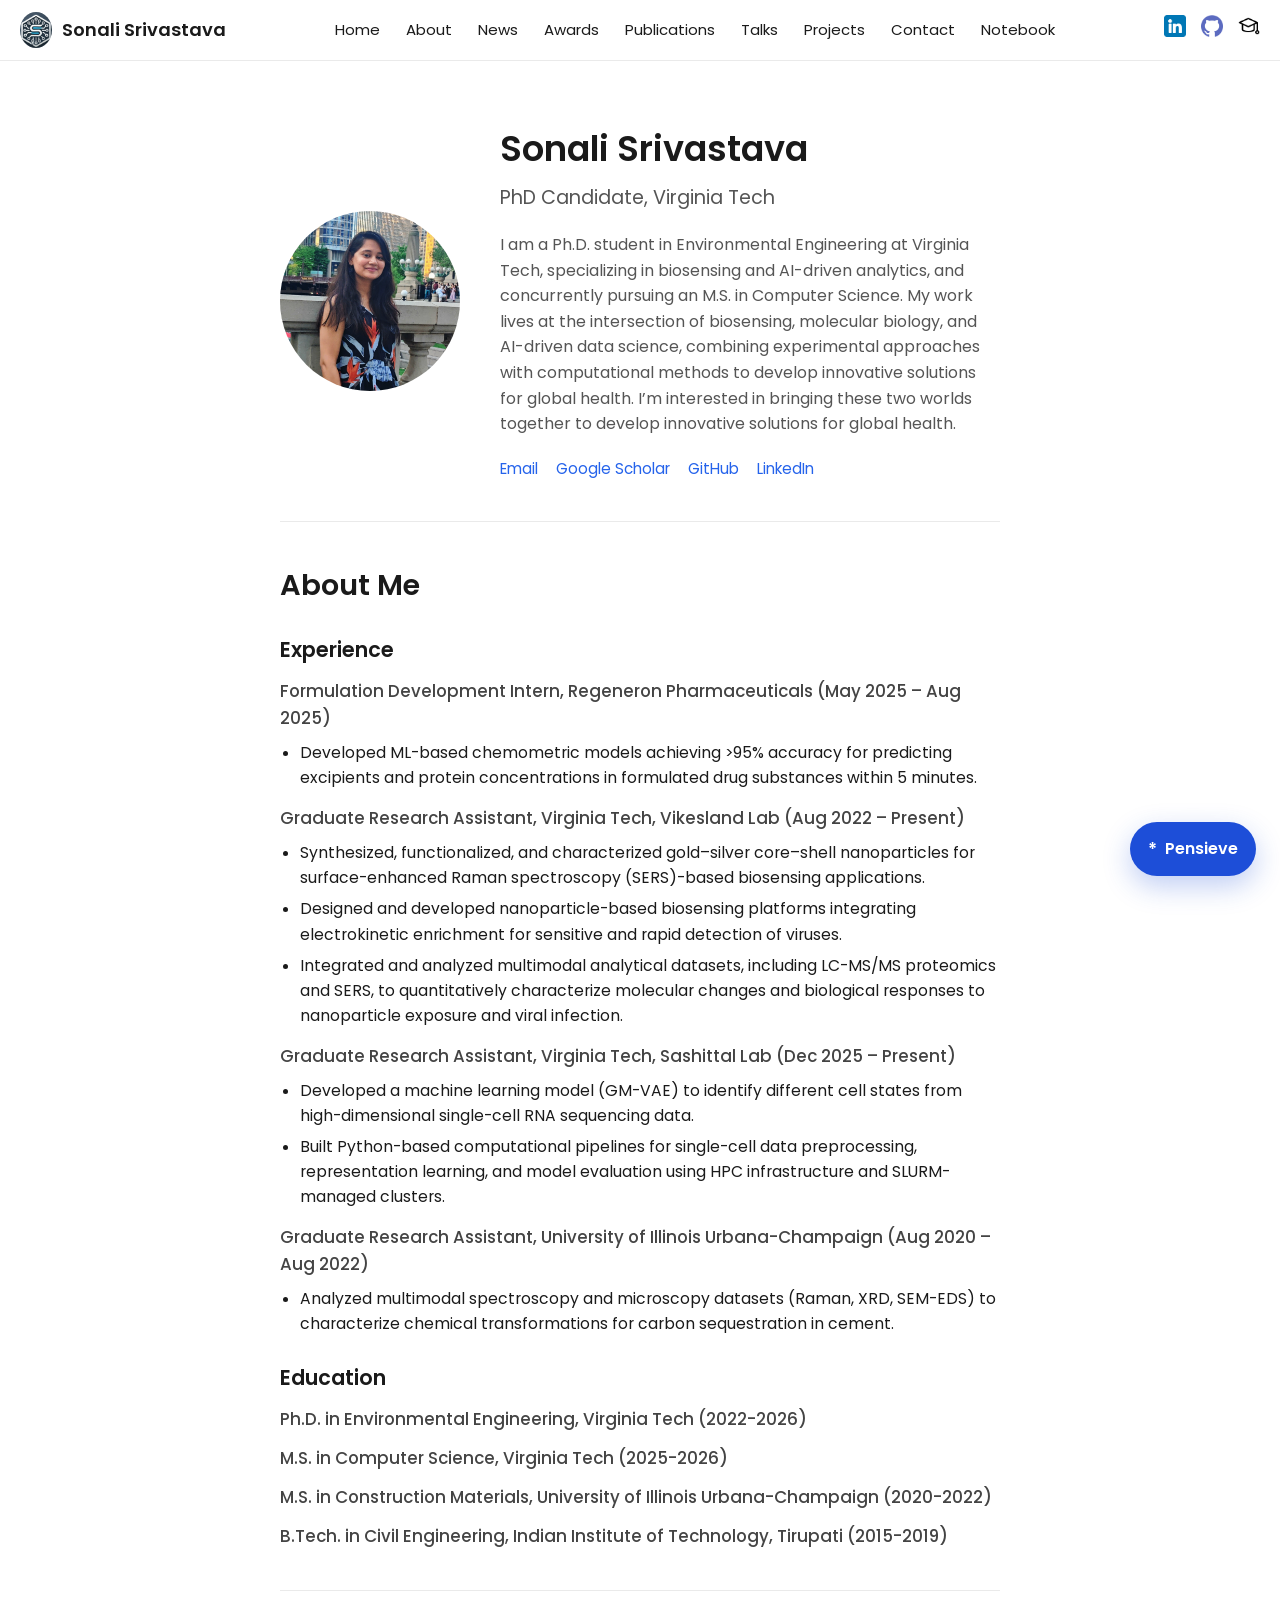
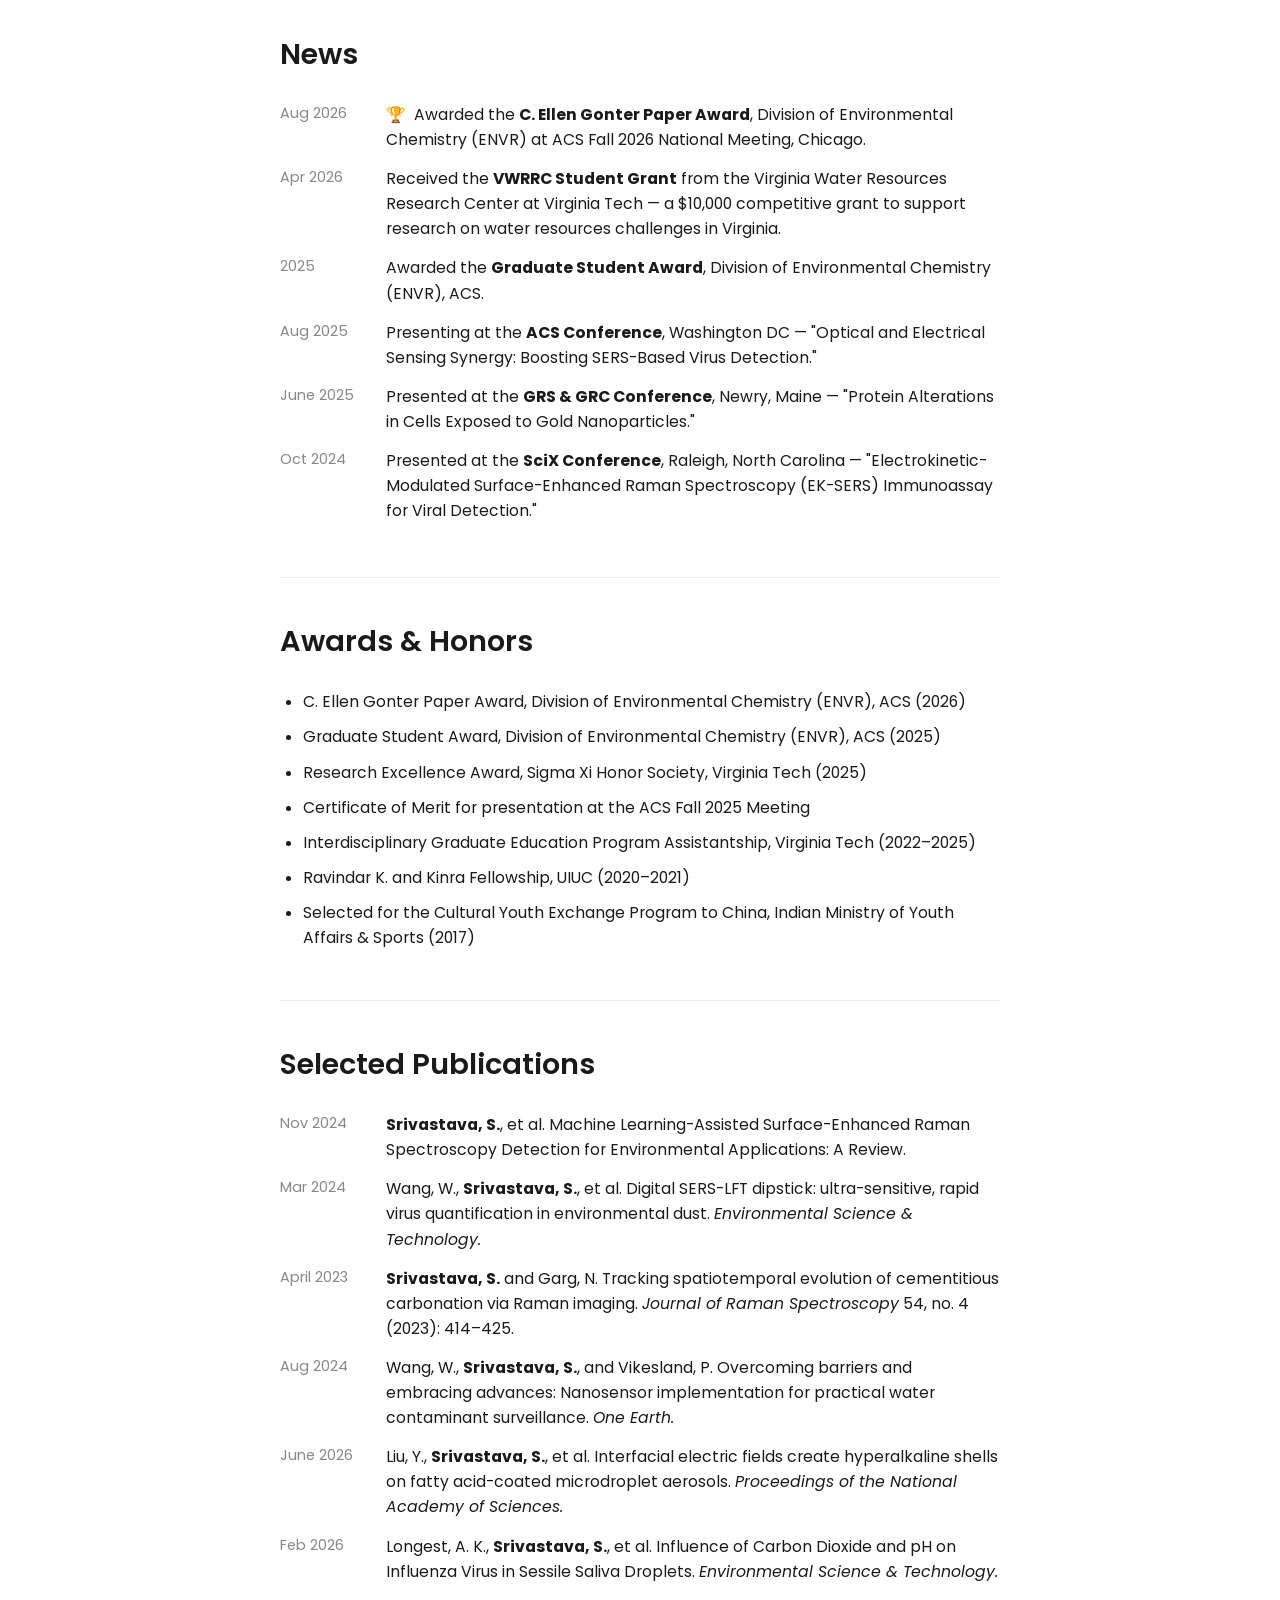
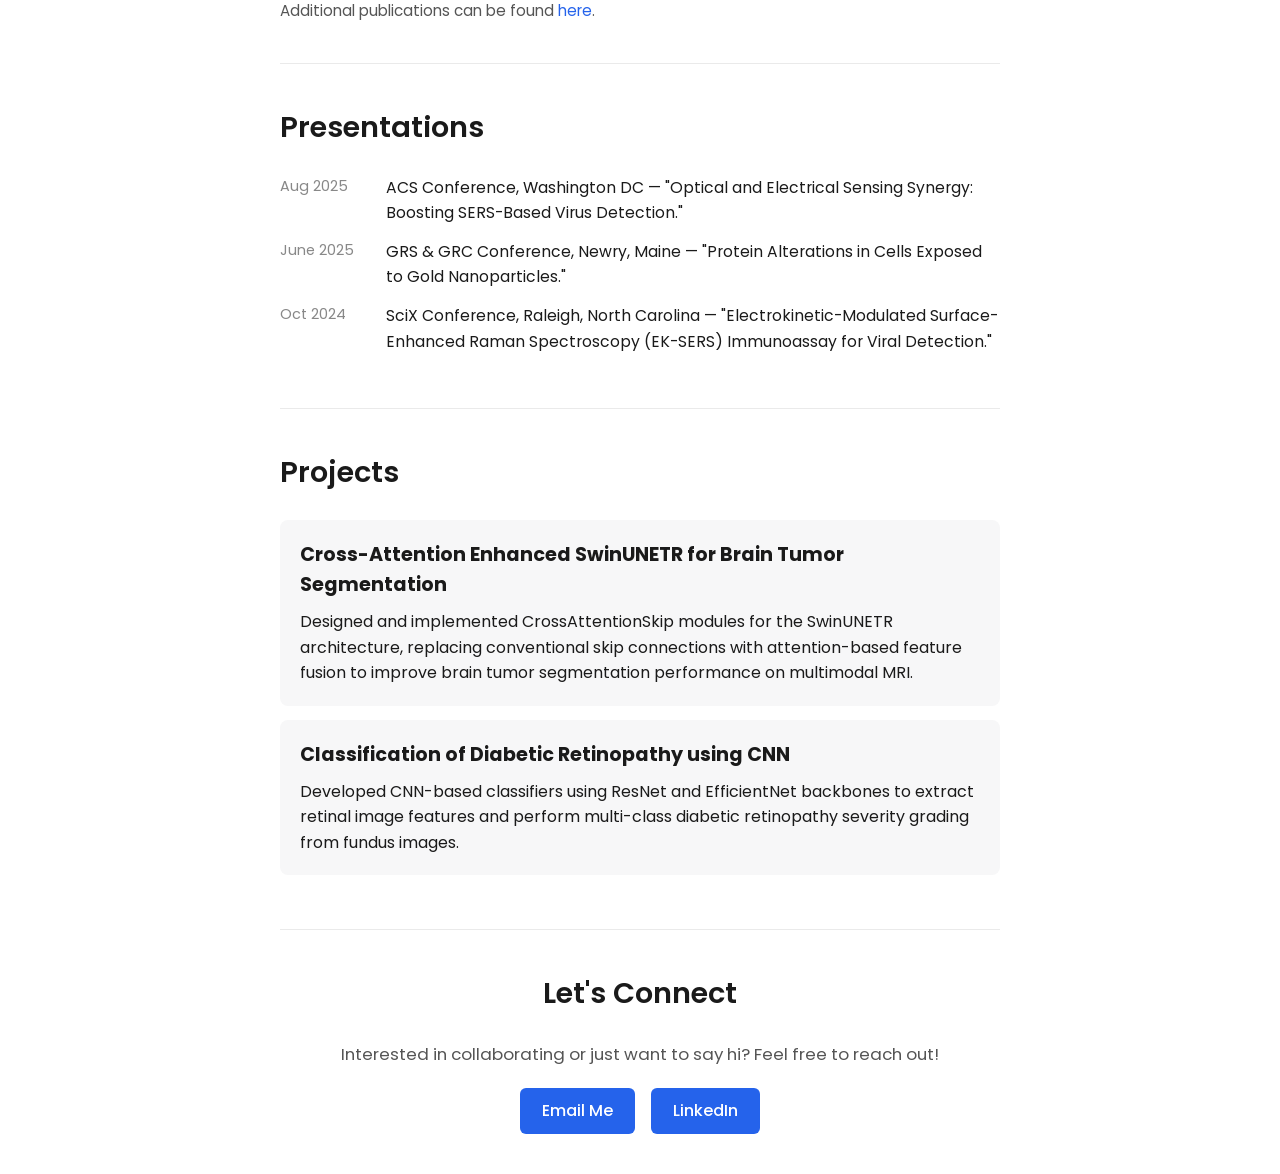
==== commit 1af4b181: "Update portfolio experience and news" ====
--- a/index.html
+++ b/index.html
@@ -53,7 +53,7 @@
         <div class="profile-info">
             <h1>Sonali Srivastava</h1>
             <p class="title-line">PhD Candidate, Virginia Tech</p>
-            <p class="intro-text">I am a Ph.D. student in Environmental Engineering at Virginia Tech, specializing in biosensing and AI-driven analytics, and concurrently pursuing an M.S. in Computer Science. My work lives at the intersection of biosensing, molecular biology, and AI-driven data science, combining experimental approaches with computational methods to develop innovative solutions for global health.</p>
+            <p class="intro-text">I am a Ph.D. student in Environmental Engineering at Virginia Tech, specializing in biosensing and AI-driven analytics, and concurrently pursuing an M.S. in Computer Science. My work lives at the intersection of biosensing, molecular biology, and AI-driven data science, combining experimental approaches with computational methods to develop innovative solutions for global health. I’m interested in bringing these two worlds together to develop innovative solutions for global health.</p>
             <div class="profile-links">
                 <a href="mailto:sonalis3@vt.edu">Email</a>
                 <a href="https://scholar.google.com/citations?user=JXGMY98AAAAJ&hl=en" target="_blank">Google Scholar</a>
@@ -71,17 +71,20 @@
         <ul>
             <li>Developed ML-based chemometric models achieving &gt;95% accuracy for predicting excipients and protein concentrations in formulated drug substances within 5 minutes.</li>
         </ul>
-        <h3>Graduate Research Assistant, Virginia Tech (Aug 2022 – Present)</h3>
-        <ul>
-            <li>Developing a Gaussian Mixture Variational Autoencoder (GM-VAE) to model cellular heterogeneity and infer continuous perturbation trajectories for single-cell sequencing data.</li>
-            <li>Investigated protein expression changes in mammalian cells upon nanoparticle and influenza virus exposure using proteomics and Surface-enhanced Raman spectroscopy.</li>
-            <li>Developed ultrasensitive SERS-based biosensors for pathogen detection by integrating electrokinetic enrichment modules to enhance analyte capture and sensitivity.</li>
-            <li>Engineered metal nanoparticles using sol-gel synthesis and performed advanced characterization.</li>
+        <h3>Graduate Research Assistant, Virginia Tech, Vikesland Lab (Aug 2022 – Present)</h3>
+        <ul>
+            <li>Synthesized, functionalized, and characterized gold–silver core–shell nanoparticles for surface-enhanced Raman spectroscopy (SERS)-based biosensing applications.</li>
+            <li>Designed and developed nanoparticle-based biosensing platforms integrating electrokinetic enrichment for sensitive and rapid detection of viruses.</li>
+            <li>Integrated and analyzed multimodal analytical datasets, including LC-MS/MS proteomics and SERS, to quantitatively characterize molecular changes and biological responses to nanoparticle exposure and viral infection.</li>
+        </ul>
+        <h3>Graduate Research Assistant, Virginia Tech, Sashittal Lab (Dec 2025 – Present)</h3>
+        <ul>
+            <li>Developed a machine learning model (GM-VAE) to identify different cell states from high-dimensional single-cell RNA sequencing data.</li>
+            <li>Built Python-based computational pipelines for single-cell data preprocessing, representation learning, and model evaluation using HPC infrastructure and SLURM-managed clusters.</li>
         </ul>
         <h3>Graduate Research Assistant, University of Illinois Urbana-Champaign (Aug 2020 – Aug 2022)</h3>
         <ul>
-            <li>Conducted a carbonation study on cementitious materials for CO2 sequestration.</li>
-            <li>Characterized carbonated phases using Raman spectroscopy, SEM, and XRD.</li>
+            <li>Analyzed multimodal spectroscopy and microscopy datasets (Raman, XRD, SEM-EDS) to characterize chemical transformations for carbon sequestration in cement.</li>
         </ul>
         <h2>Education</h2>
         <h3>Ph.D. in Environmental Engineering, Virginia Tech (2022-2026)</h3>
@@ -94,12 +97,12 @@
         <h1>News</h1>
         <ul class="news-list">
             <li>
+                <span class="news-date">Aug 2026</span>
+                <span class="news-text"><span class="news-symbol" role="img" aria-label="Award" title="Award">🏆</span> Awarded the <strong>C. Ellen Gonter Paper Award</strong>, Division of Environmental Chemistry (ENVR) at ACS Fall 2026 National Meeting, Chicago.</span>
+            </li>
+            <li>
                 <span class="news-date">Apr 2026</span>
                 <span class="news-text">Received the <strong>VWRRC Student Grant</strong> from the Virginia Water Resources Research Center at Virginia Tech — a $10,000 competitive grant to support research on water resources challenges in Virginia.</span>
-            </li>
-            <li>
-                <span class="news-date">2026</span>
-                <span class="news-text">Awarded the <strong>C. Ellen Gonter Paper Award</strong>, Division of Environmental Chemistry (ENVR), ACS.</span>
             </li>
             <li>
                 <span class="news-date">2025</span>
--- a/style.css
+++ b/style.css
@@ -226,6 +226,10 @@
 .pub-text,
 .talk-text {
   flex: 1;
+}
+
+.news-symbol {
+  margin-right: 4px;
 }
 
 /* Blog */
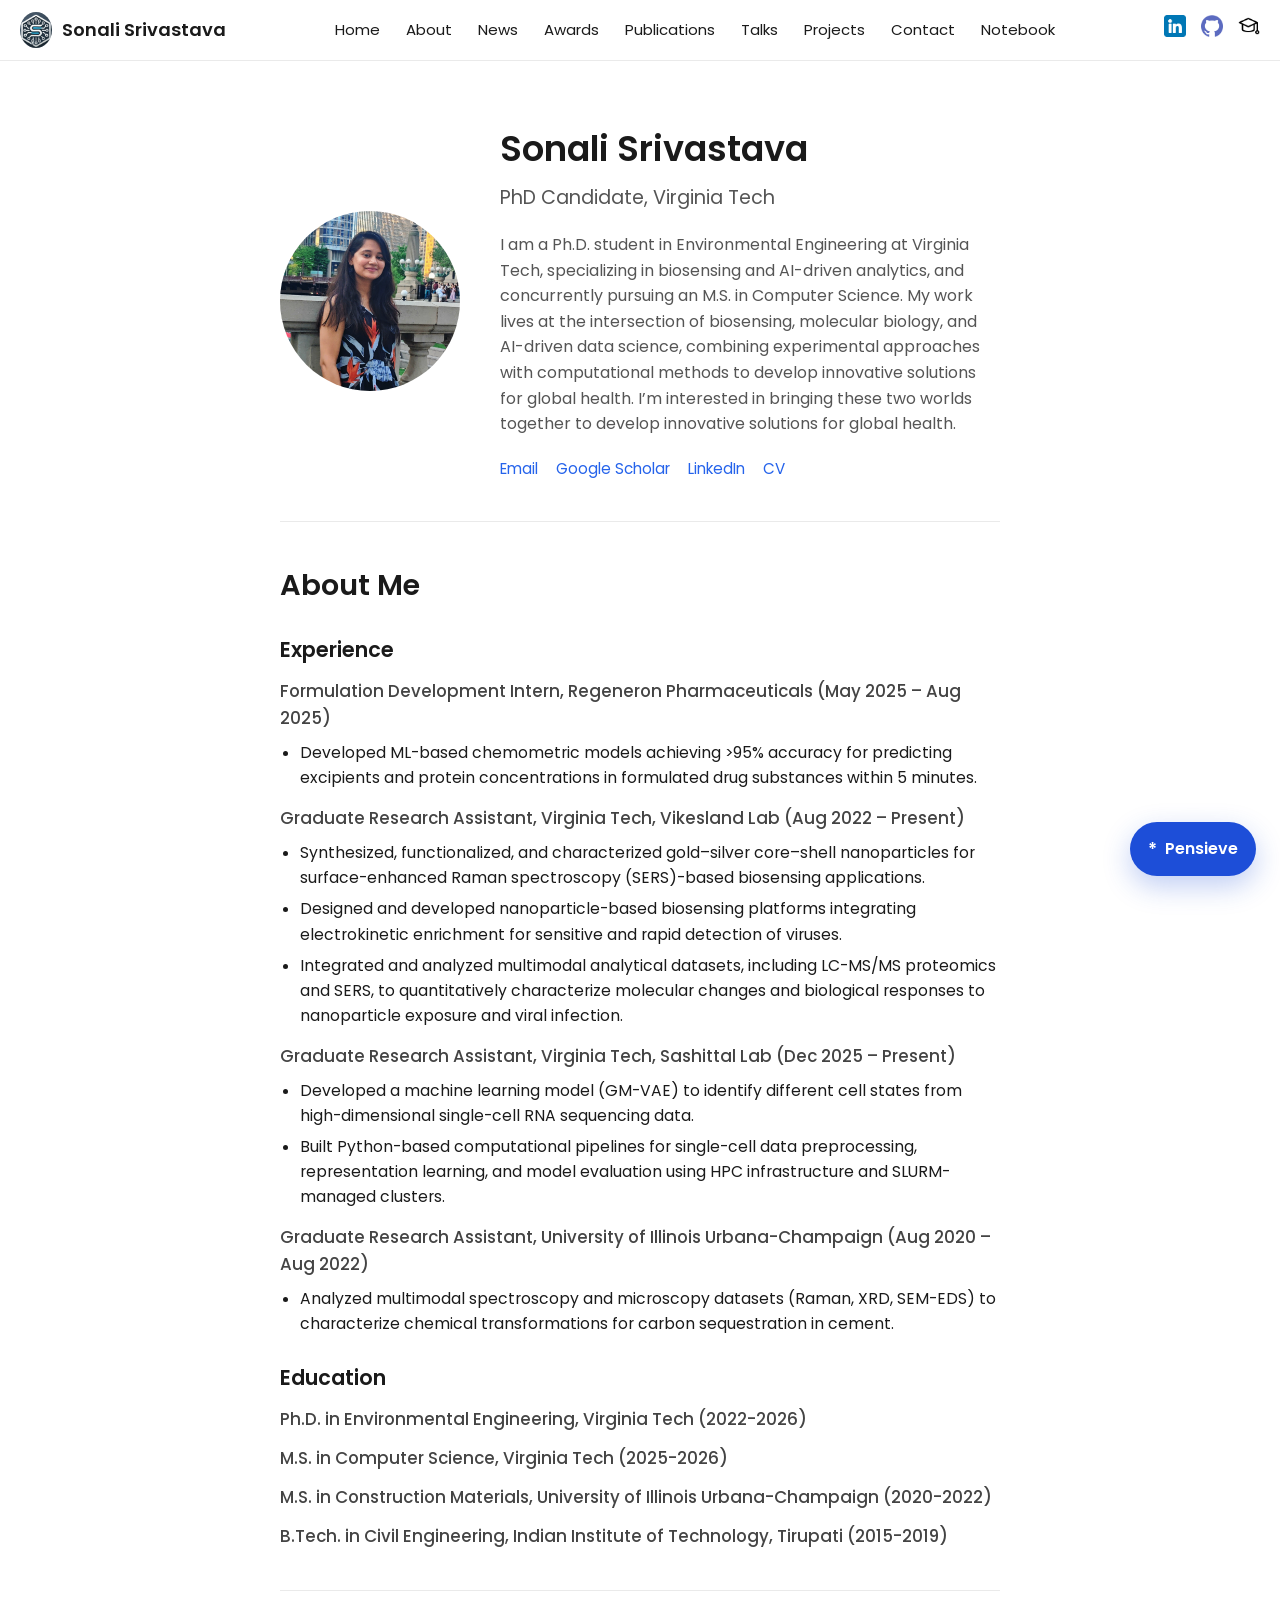
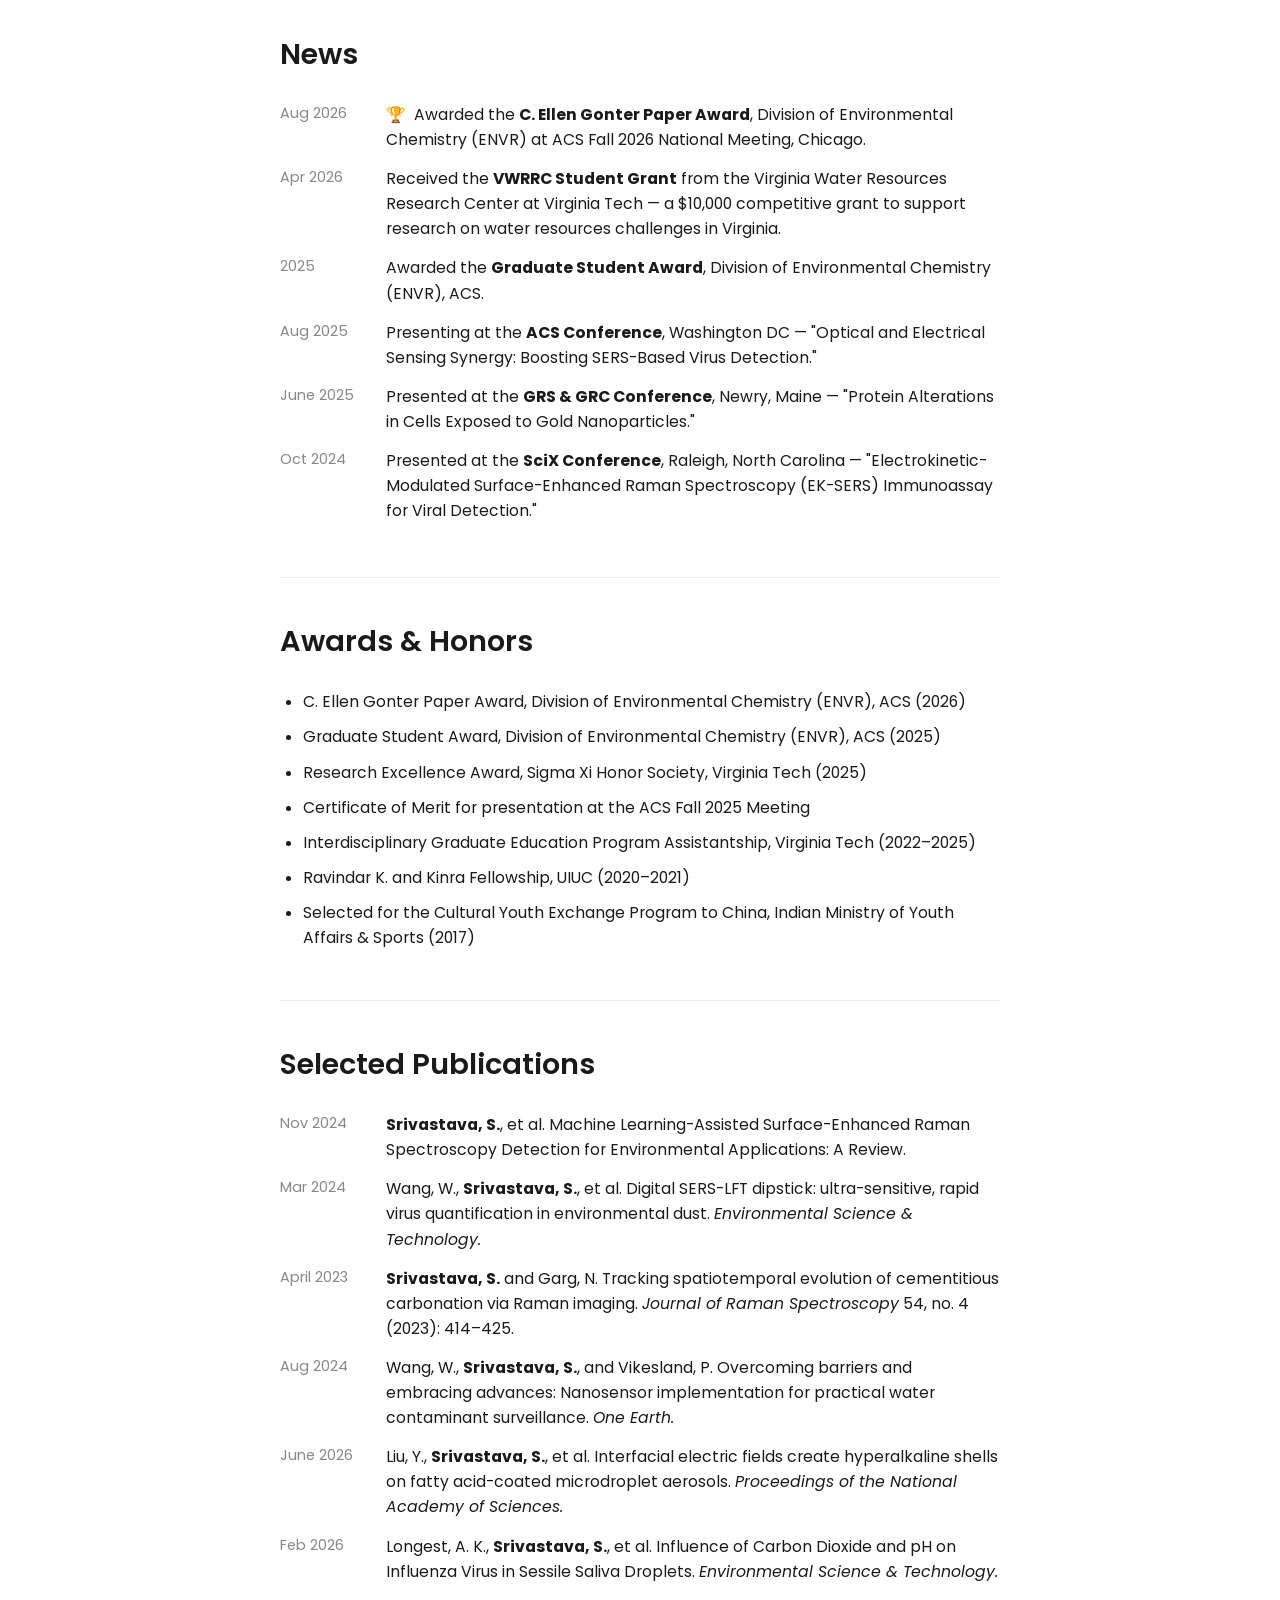
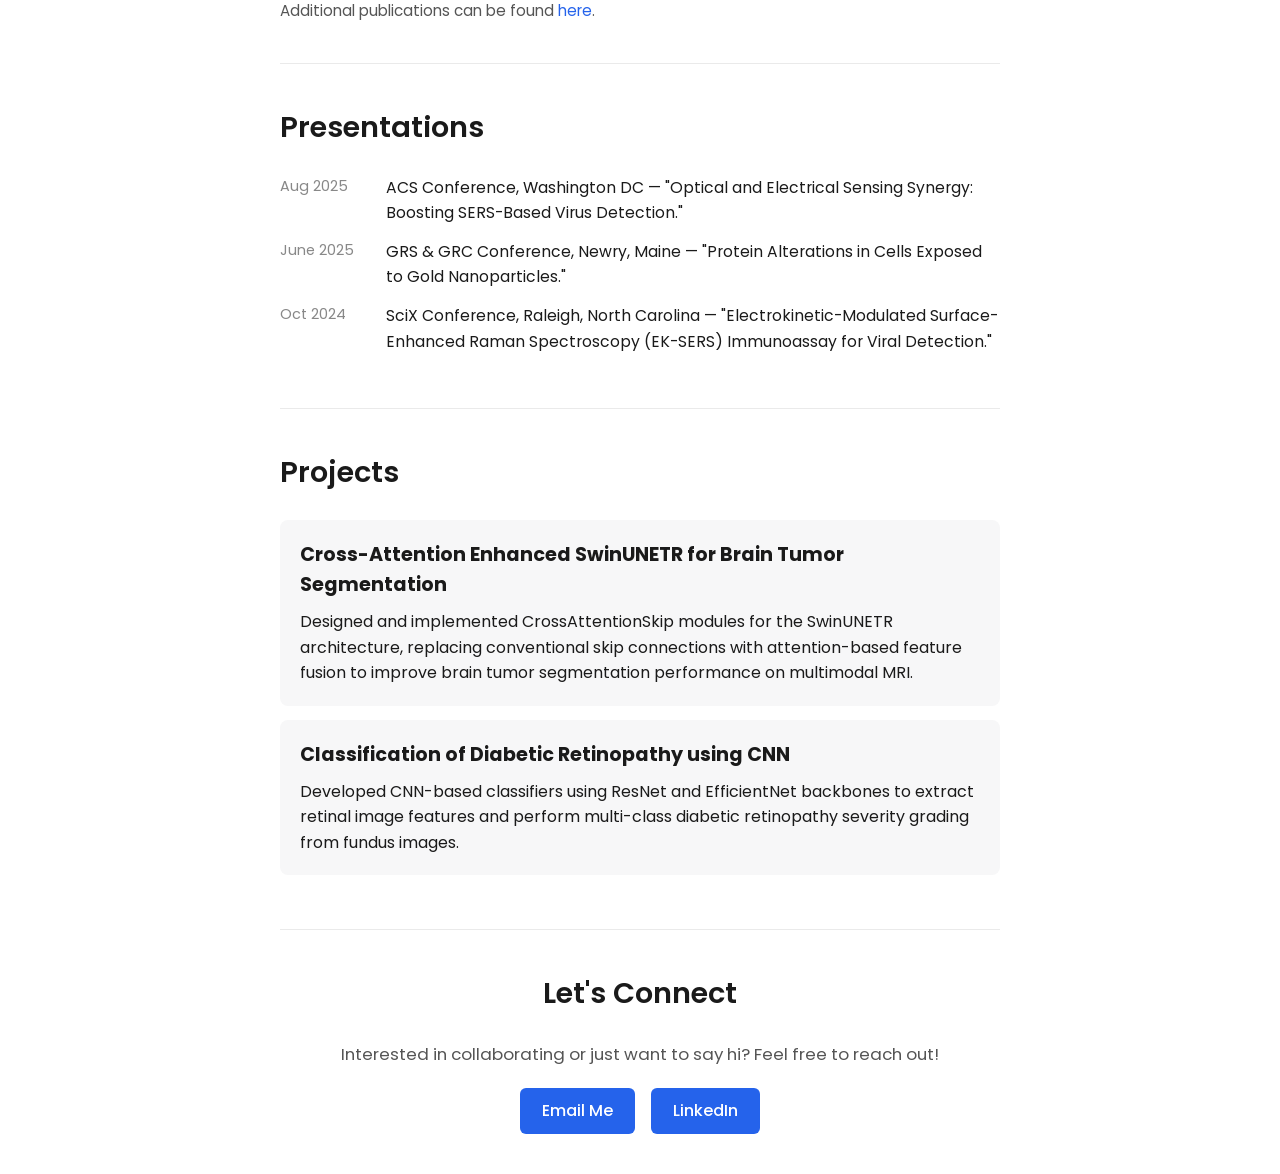
==== commit 0f3a4094: "Add CV profile link" ====
--- a/index.html
+++ b/index.html
@@ -57,8 +57,8 @@
             <div class="profile-links">
                 <a href="mailto:sonalis3@vt.edu">Email</a>
                 <a href="https://scholar.google.com/citations?user=JXGMY98AAAAJ&hl=en" target="_blank">Google Scholar</a>
-                <a href="https://github.com/Seri1610" target="_blank">GitHub</a>
                 <a href="https://www.linkedin.com/in/sonalisrivastava1610/" target="_blank">LinkedIn</a>
+                <a href="https://drive.google.com/file/d/1nK29jPMoPdjY5jcUy6_-AyqJ1lI-7Oi_/view?usp=sharing" target="_blank" rel="noopener">CV</a>
             </div>
         </div>
     </section>
